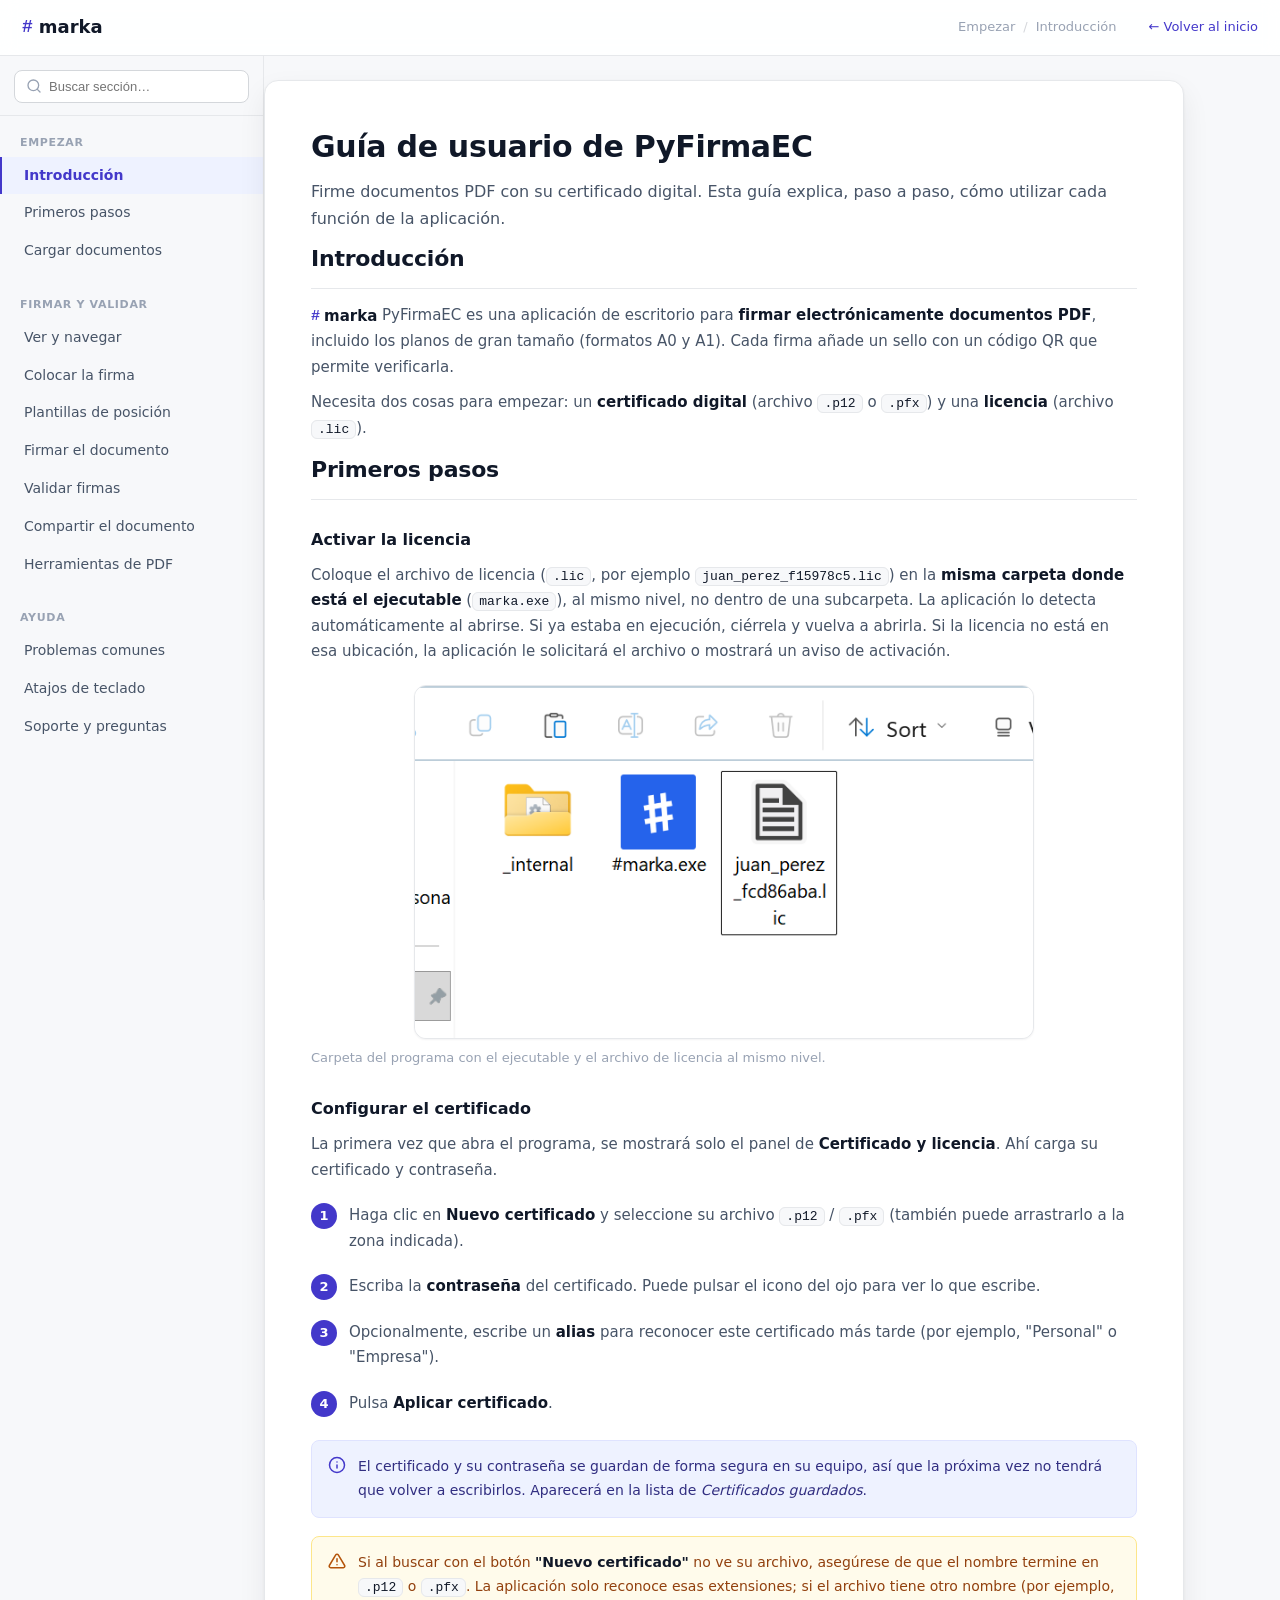
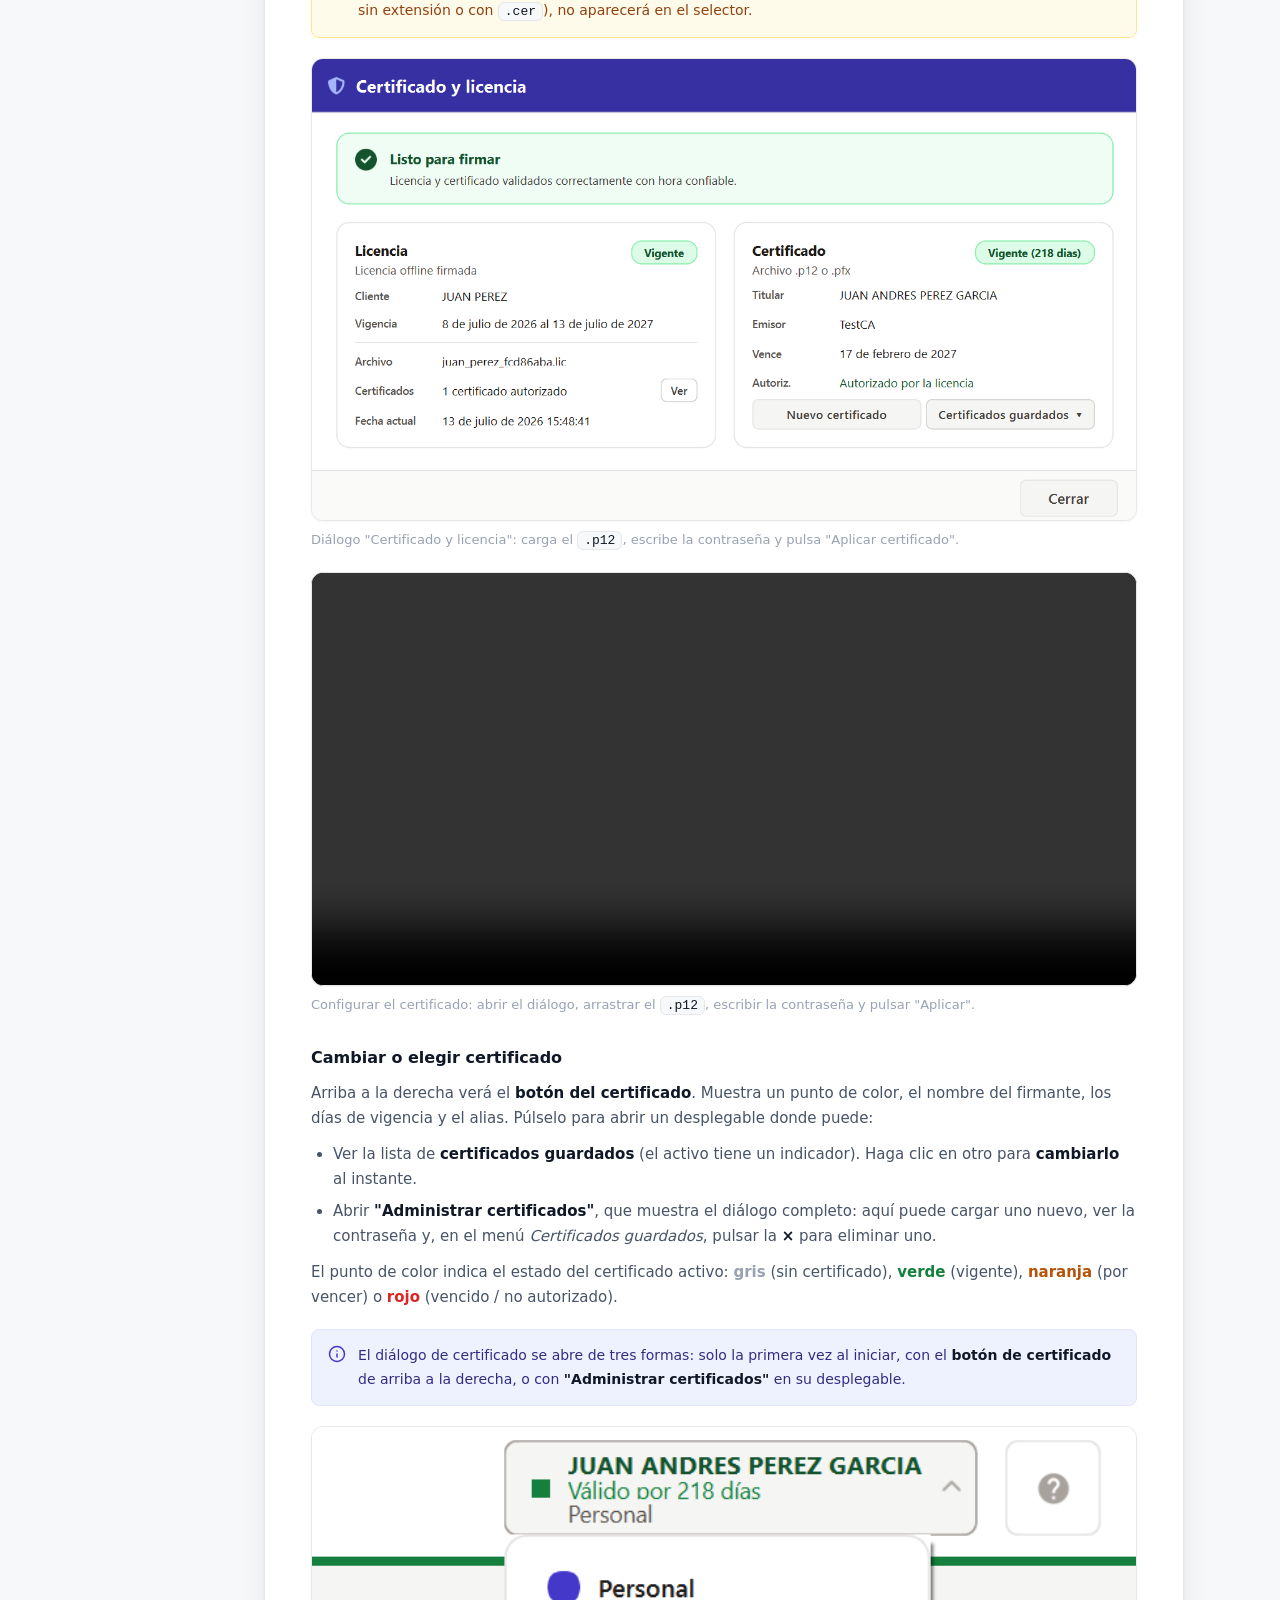
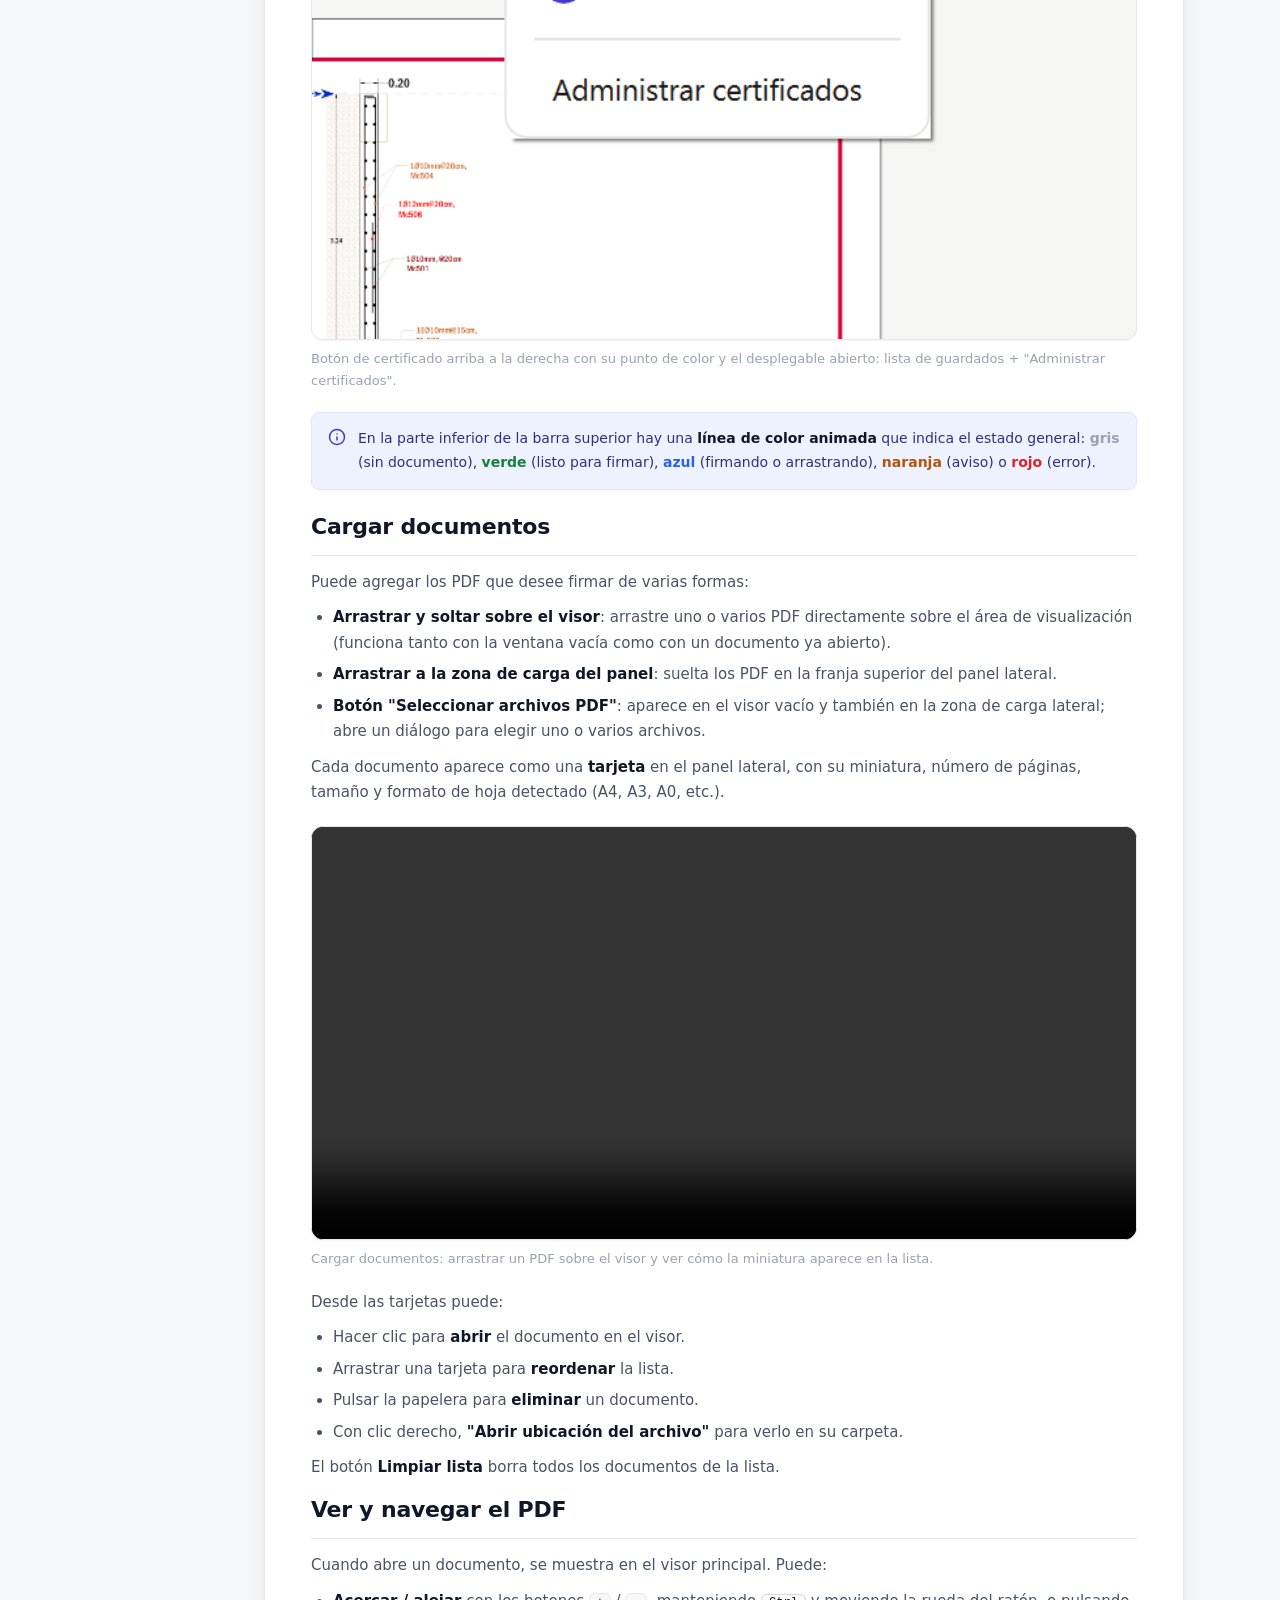
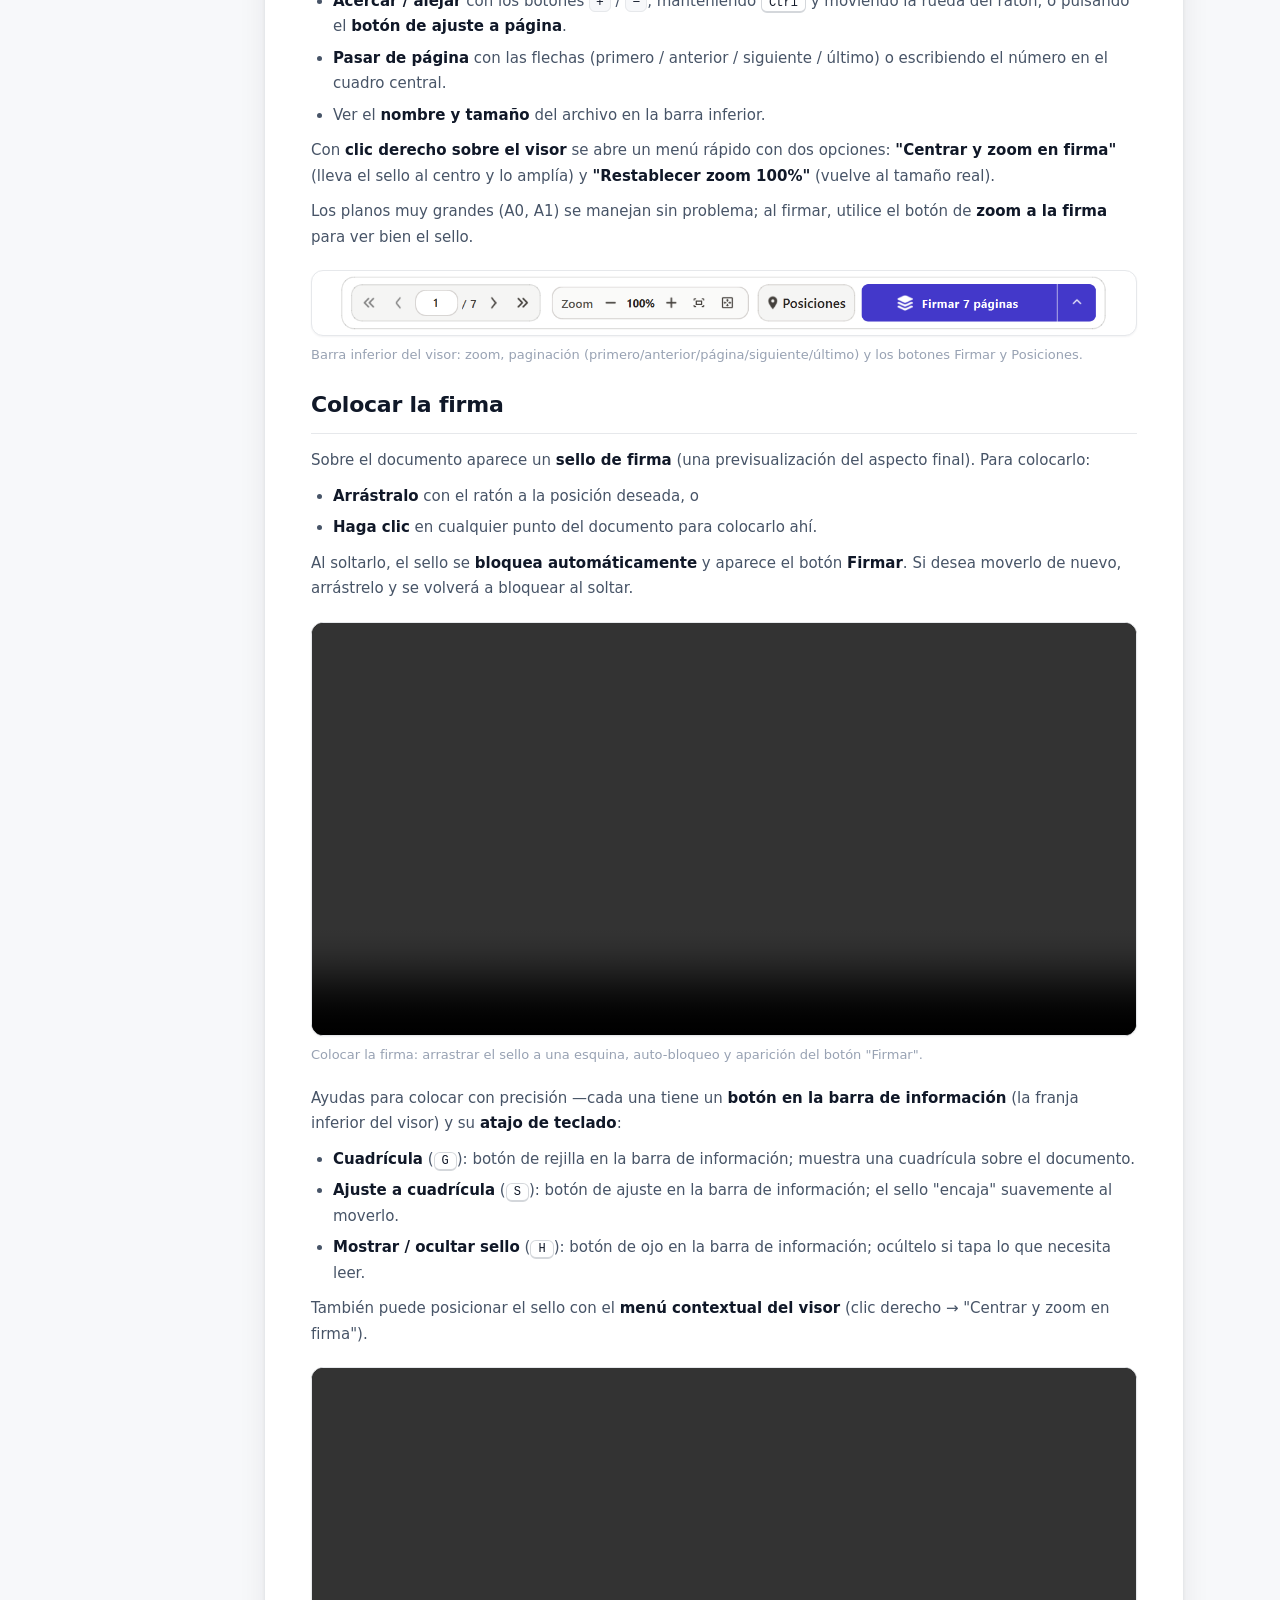
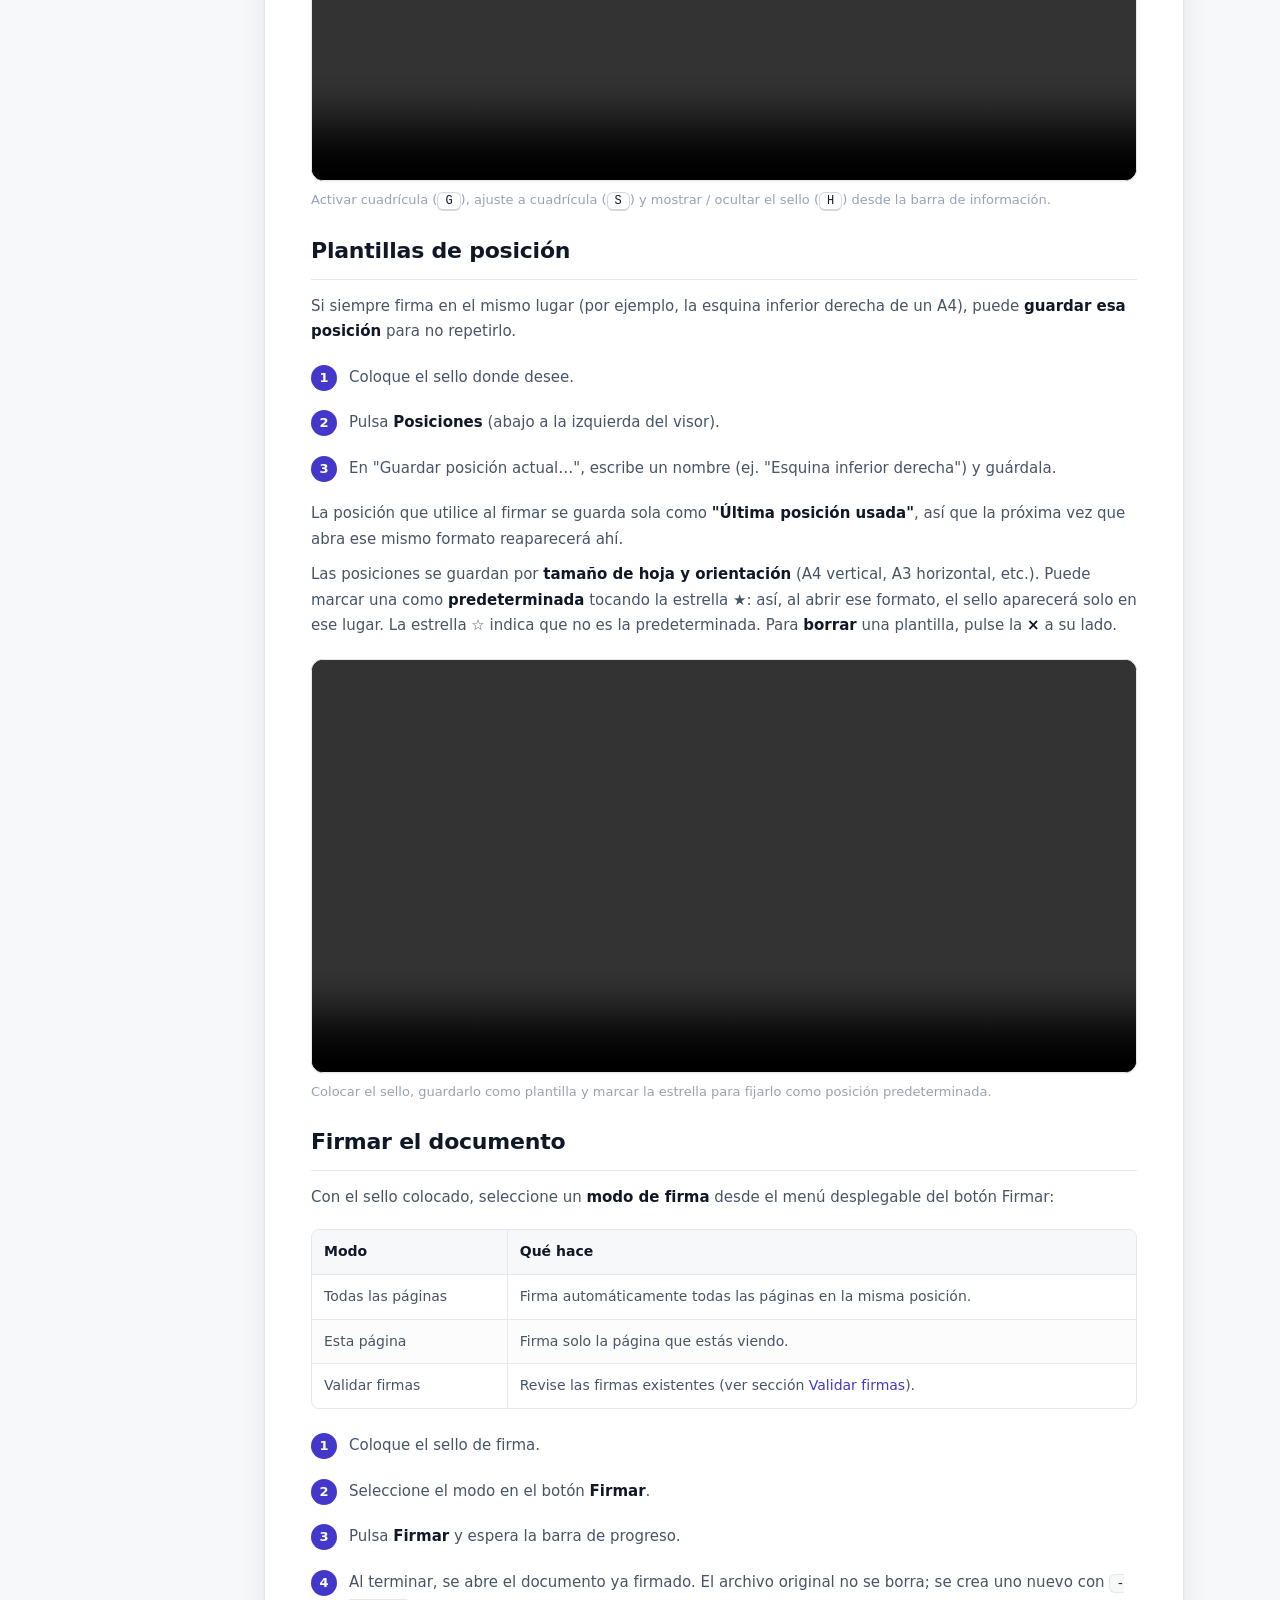
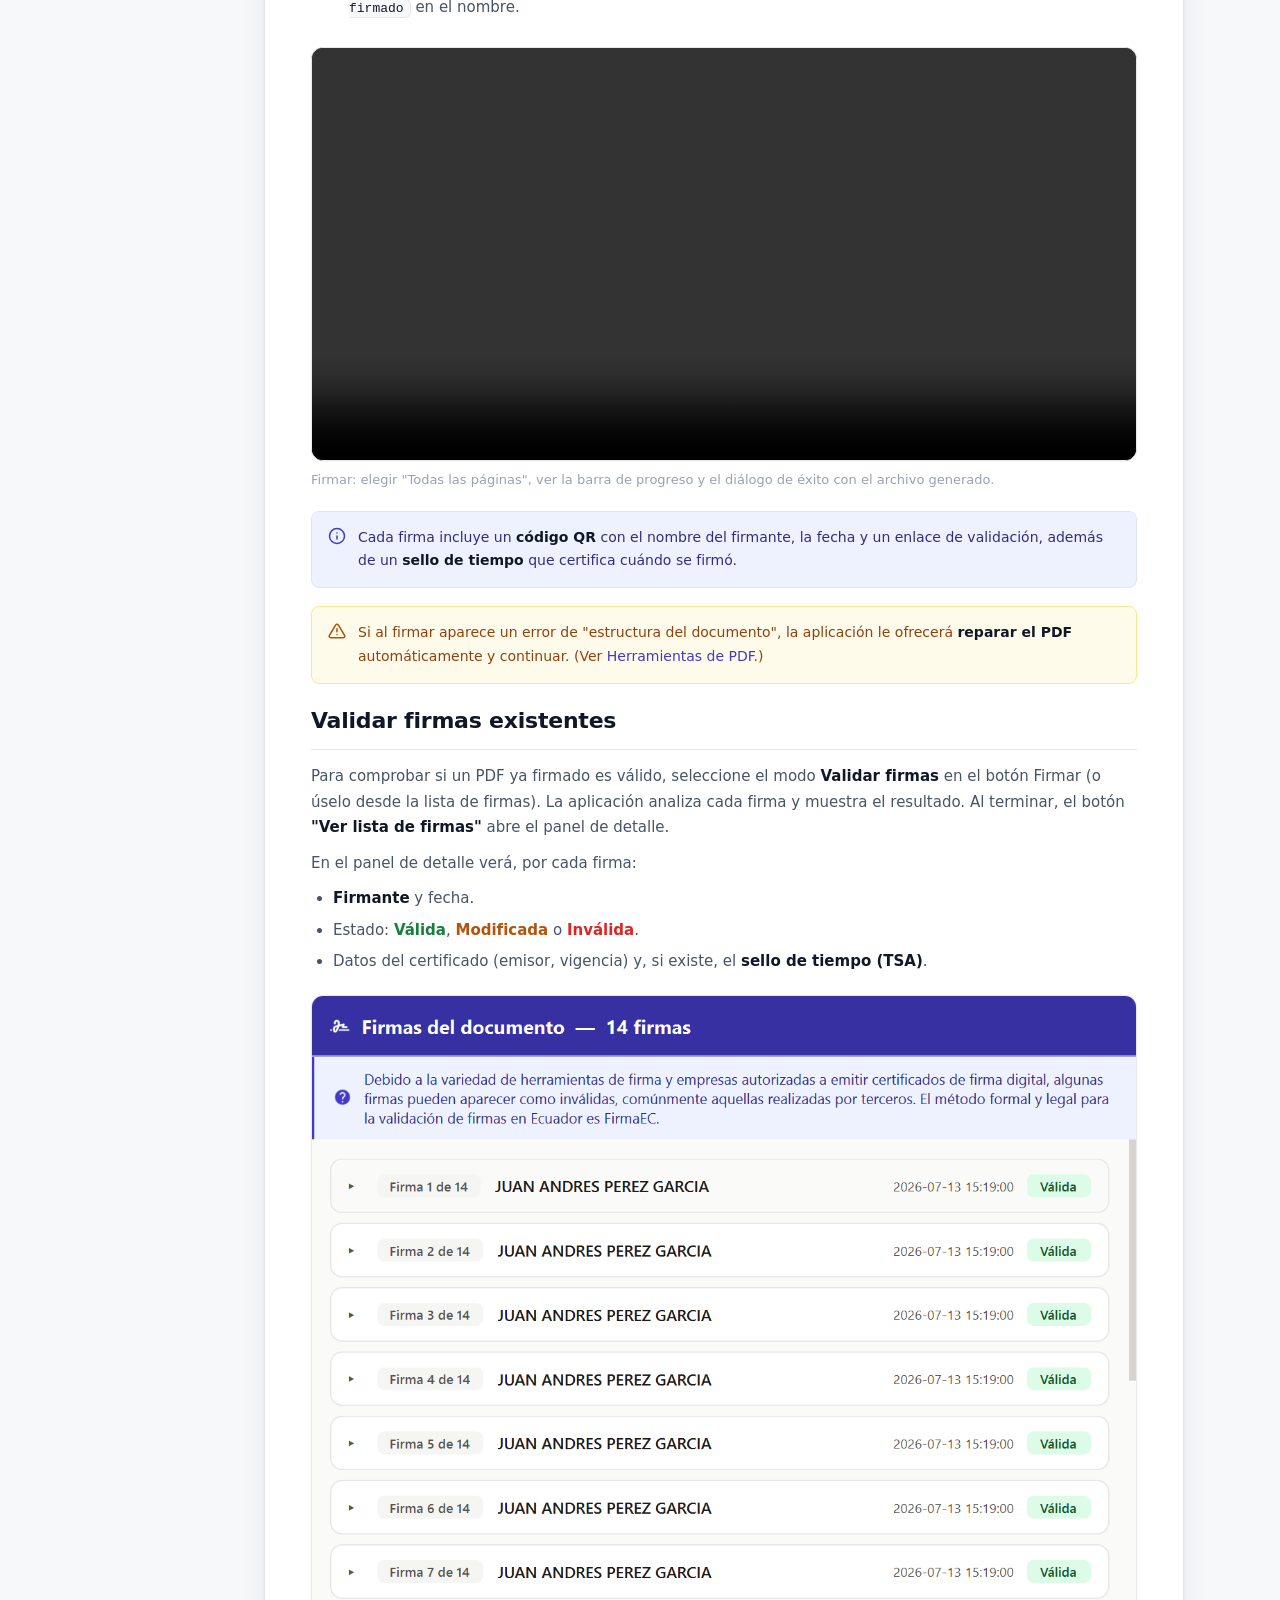
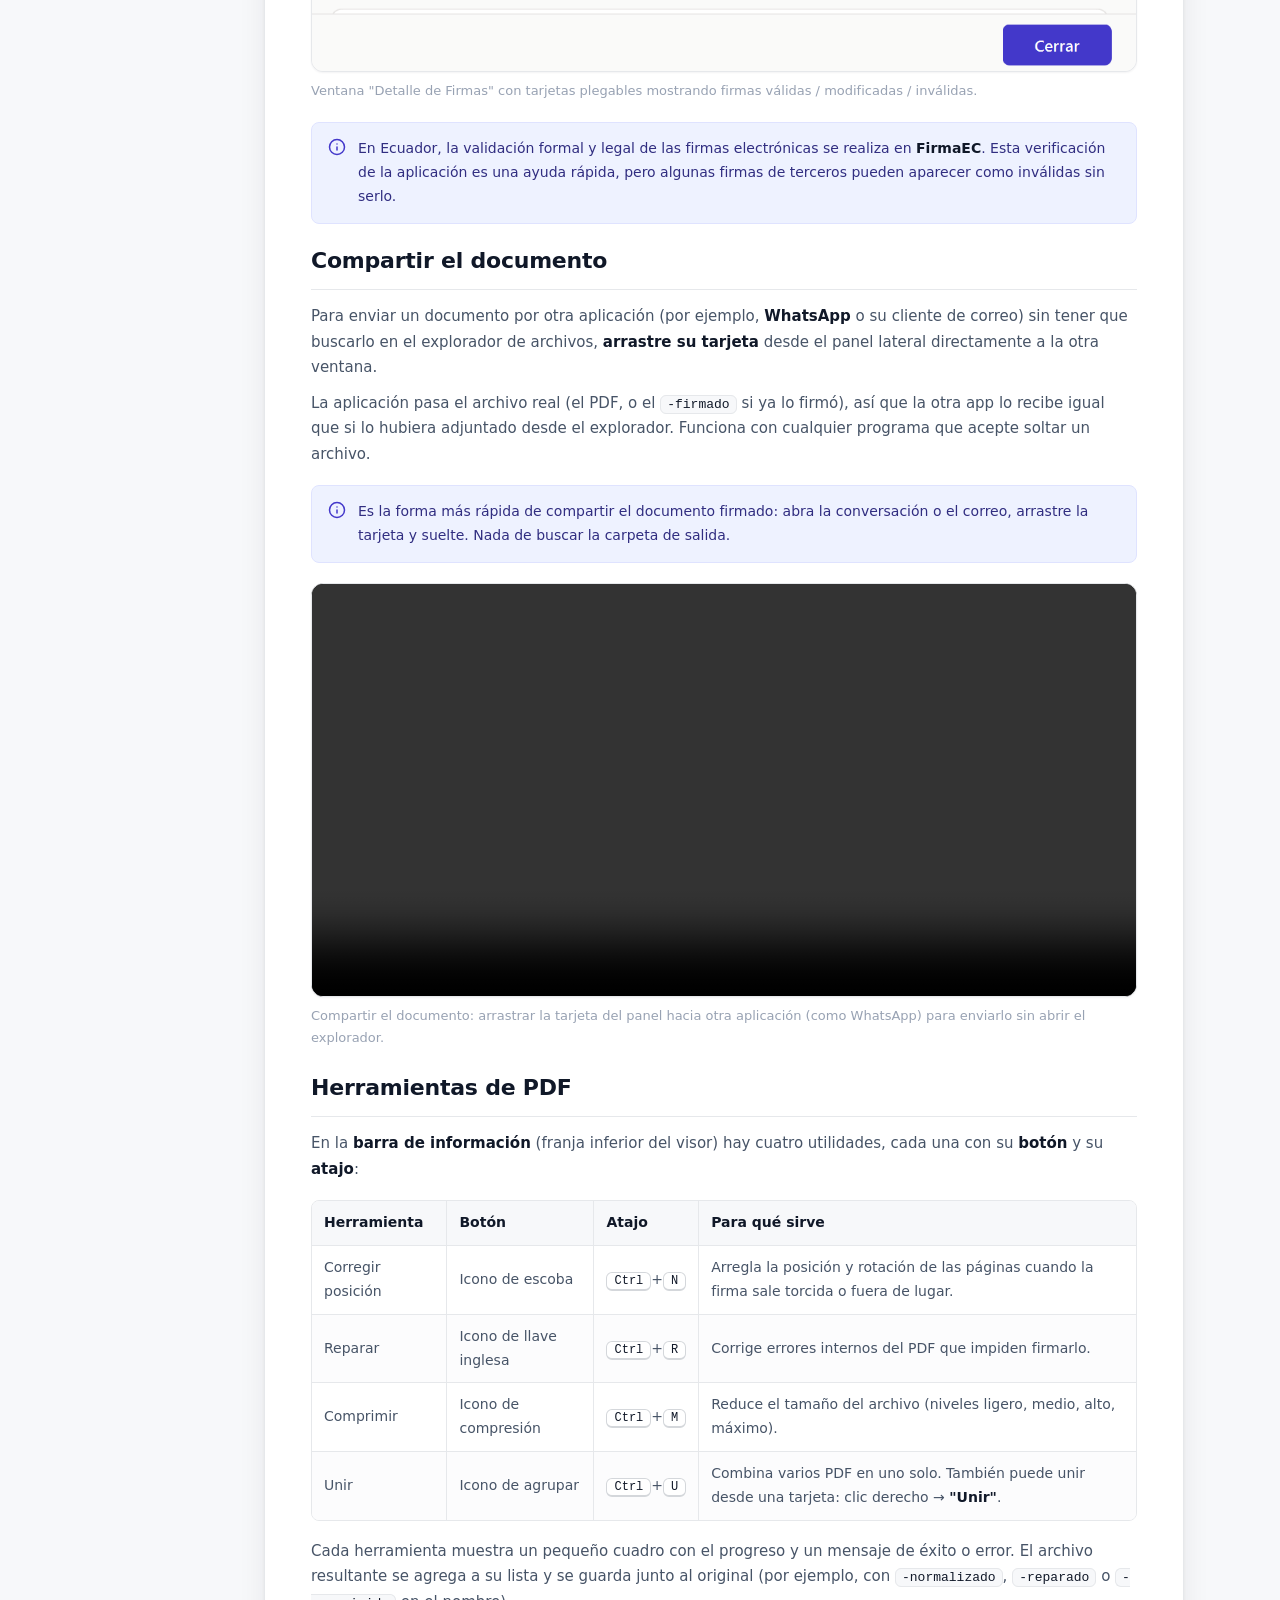
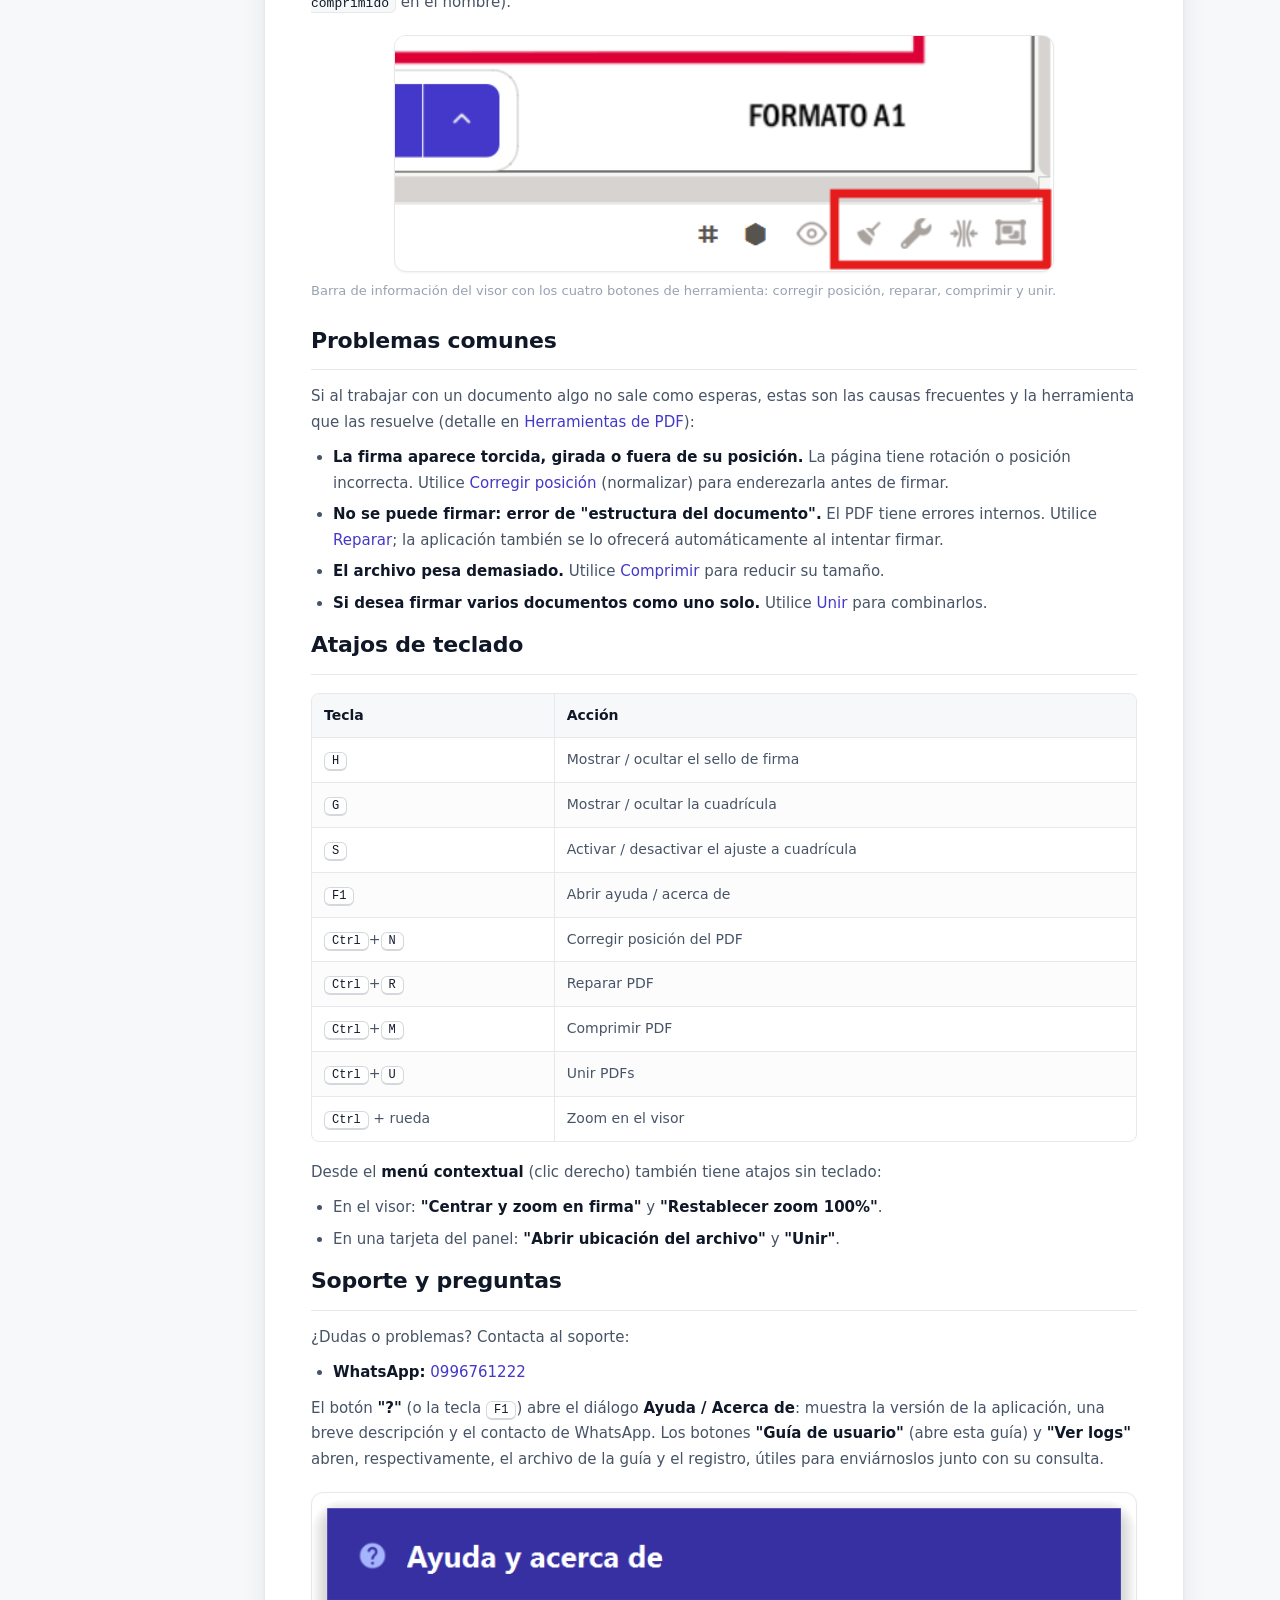
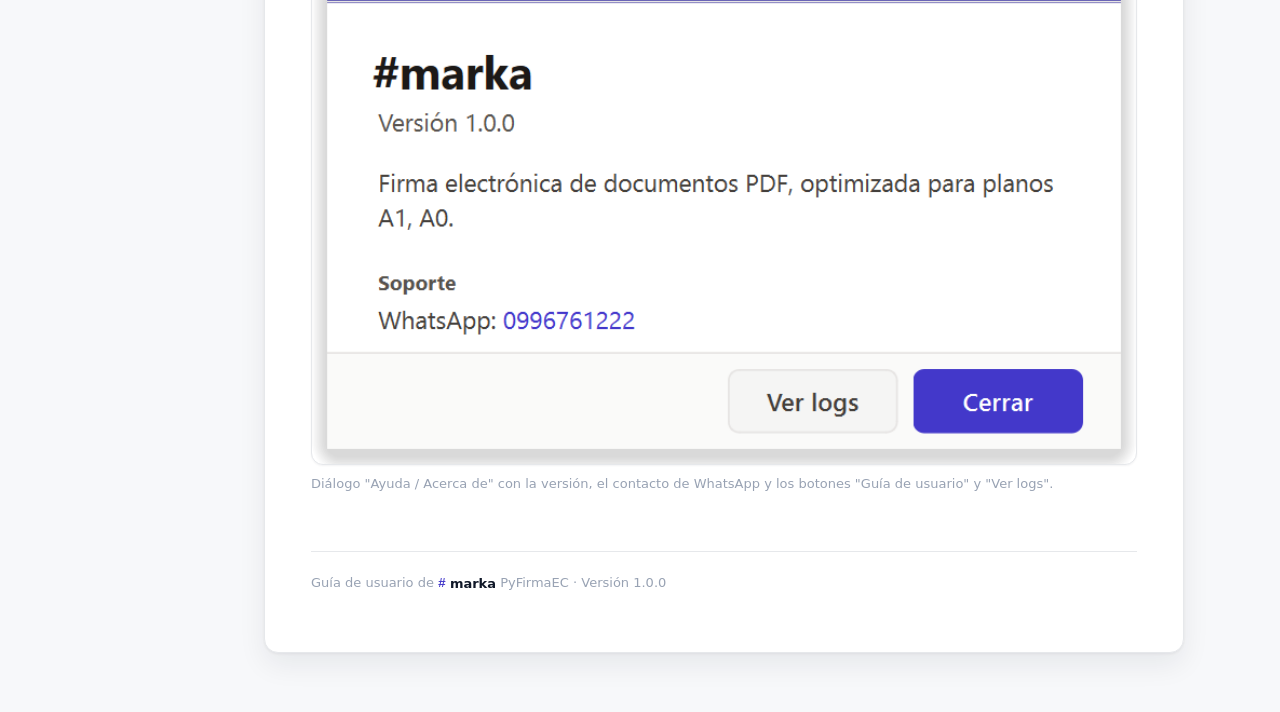
==== guia.html @ 5848071b "Guia de usuario como pagina del sitio, con imagenes y videos; enlaces desde portada" ====
<!DOCTYPE html>
<html lang="es">
<head>
<meta charset="UTF-8">
<meta name="viewport" content="width=device-width, initial-scale=1.0">
<title>Guía de usuario — PyFirmaEC (#marka)</title>
<style>
  :root{
    --bg:#ffffff; --bg-subtle:#f7f8fa; --bg-subtle-2:#eef0f3;
    --border:#e6e8eb; --border-strong:#d4d7db;
    --text:#475467; --heading:#101828; --muted:#98a2b3;
    --accent:#4338CA; --accent-hover:#3730A3; --accent-soft:#EEF2FF;
    --success:#15803D; --warning:#B45309; --warning-soft:#FFFBEB; --error:#DC2626;
    --radius:12px; --radius-sm:8px;
    --shadow-sm:0 1px 2px rgba(16,24,40,.05);
    --shadow:0 1px 3px rgba(16,24,40,.06),0 12px 28px rgba(16,24,40,.07);
    --topbar-h:56px; --sidebar-w:264px;
  }
  *{box-sizing:border-box;}
  html{scroll-padding-top:64px;}
  @media (prefers-reduced-motion: no-preference){ html{scroll-behavior:smooth;} }
  body{
    margin:0; background:var(--bg-subtle); color:var(--text);
    font-family:"Inter","Segoe UI",system-ui,-apple-system,"Helvetica Neue",Arial,sans-serif;
    font-size:15px; line-height:1.7; -webkit-font-smoothing:antialiased;
  }
  h1,h2,h3{color:var(--heading);}

  /* Topbar */
  .topbar{
    position:fixed; top:0; left:0; right:0; height:var(--topbar-h); z-index:50;
    display:flex; align-items:center; gap:16px; padding:0 22px;
    background:rgba(255,255,255,.9); backdrop-filter:saturate(180%) blur(8px);
    border-bottom:1px solid var(--border);
  }
  .topbar .brand{font-weight:700; font-size:18px; color:var(--heading); display:flex; align-items:center; gap:6px;}
  .topbar .brand .hash{color:var(--accent); font-family:ui-monospace,Consolas,monospace;}
  .topbar .crumbs{margin-left:auto; font-size:13px; color:var(--muted); display:flex; align-items:center; gap:8px;}
  .topbar .crumbs b{color:var(--text); font-weight:600;}
  .topbar .crumbs span{color:var(--border-strong);}

  /* Sidebar */
  .sidebar{
    position:fixed; top:var(--topbar-h); bottom:0; left:0; width:var(--sidebar-w);
    background:var(--bg-subtle); border-right:1px solid var(--border);
    overflow-y:auto; padding-bottom:48px;
  }
  .sidebar-progress{position:absolute; left:0; top:0; width:3px; background:var(--accent); height:0; transition:height .08s linear;}
  .search{position:sticky; top:0; z-index:2; padding:14px 14px 12px; background:var(--bg-subtle); border-bottom:1px solid var(--border);}
  .search svg{position:absolute; left:26px; top:50%; transform:translateY(-50%); color:var(--muted); pointer-events:none;}
  .search input{
    width:100%; border:1px solid var(--border-strong); background:#fff; border-radius:var(--radius-sm);
    padding:8px 10px 8px 34px; font-size:13px; color:var(--text); outline:none;
  }
  .search input:focus{border-color:var(--accent); box-shadow:0 0 0 3px var(--accent-soft);}
  .nav-group{padding:8px 0;}
  .nav-group-label{
    font-size:11px; font-weight:700; letter-spacing:.06em; text-transform:uppercase;
    color:var(--muted); padding:10px 20px 4px;
  }
  .sidebar nav a{
    display:block; padding:7px 20px 7px 22px; border-left:2px solid transparent;
    color:var(--text); text-decoration:none; font-size:14px;
  }
  .sidebar nav a:hover{color:var(--heading); background:var(--bg-subtle-2);}
  .sidebar nav a.active{color:var(--accent); border-left-color:var(--accent); background:var(--accent-soft); font-weight:600;}
  .nav-subs{display:none;}
  .nav-subs a{
    display:block; padding:5px 20px 5px 38px; border-left:2px solid transparent;
    color:var(--muted); text-decoration:none; font-size:13px; line-height:1.4;
  }
  .nav-subs a:hover{color:var(--text); background:var(--bg-subtle-2);}
  .nav-subs a.active{color:var(--accent); border-left-color:var(--accent); font-weight:600;}

  /* Content card */
  .content{
    position:relative; background:#fff; border:1px solid var(--border); border-radius:14px;
    box-shadow:var(--shadow); margin:calc(var(--topbar-h) + 24px) 36px 64px var(--sidebar-w);
    padding:40px 46px 56px; max-width:920px;
  }
  h1{font-size:30px; margin:0 0 6px; letter-spacing:-.01em;}
  .lead{font-size:16px; color:var(--text); margin:0 0 8px;}
  h2{font-size:22px; margin:0 0 14px; padding-bottom:10px; border-bottom:1px solid var(--border); letter-spacing:-.01em;}
  h3{font-size:16px; font-weight:600; margin:26px 0 8px;}
  p{margin:10px 0;}
  ul,ol{margin:10px 0; padding-left:22px;}
  li{margin:6px 0;}
  a.inline{color:var(--accent); text-decoration:none;}
  a.inline:hover{text-decoration:underline;}
  strong{color:var(--heading); font-weight:600;}
  code{background:var(--bg-subtle); border:1px solid var(--border); border-radius:6px; padding:1px 6px; font-size:13px; color:var(--heading); font-family:ui-monospace,SFMono-Regular,Menlo,Consolas,monospace;}
  kbd{background:#fff; border:1px solid var(--border-strong); border-bottom-width:2px; border-radius:6px; padding:1px 7px; font-size:12px; font-family:ui-monospace,Consolas,monospace; color:var(--heading);}

  /* Callouts with inline SVG icons */
  .note,.warn{position:relative; border-radius:var(--radius-sm); padding:14px 16px 14px 46px; margin:18px 0; font-size:14px; border:1px solid transparent;}
  .note{background:var(--accent-soft); border-color:#DFE3FF; color:#312E81;}
  .warn{background:var(--warning-soft); border-color:#FDE68A; color:#92400E;}
  .note::before,.warn::before{
    content:""; position:absolute; left:16px; top:15px; width:18px; height:18px;
    background-repeat:no-repeat; background-position:center; background-size:18px;
  }
  .note::before{background-image:url("data:image/svg+xml,%3Csvg xmlns='http://www.w3.org/2000/svg' viewBox='0 0 24 24' fill='none' stroke='%234338CA' stroke-width='2' stroke-linecap='round' stroke-linejoin='round'%3E%3Ccircle cx='12' cy='12' r='10'/%3E%3Cline x1='12' y1='16' x2='12' y2='12'/%3E%3Cline x1='12' y1='8' x2='12.01' y2='8'/%3E%3C/svg%3E");}
  .warn::before{background-image:url("data:image/svg+xml,%3Csvg xmlns='http://www.w3.org/2000/svg' viewBox='0 0 24 24' fill='none' stroke='%23B45309' stroke-width='2' stroke-linecap='round' stroke-linejoin='round'%3E%3Cpath d='M10.29 3.86 1.82 18a2 2 0 0 0 1.71 3h16.94a2 2 0 0 0 1.71-3L13.71 3.86a2 2 0 0 0-3.42 0z'/%3E%3Cline x1='12' y1='9' x2='12' y2='13'/%3E%3Cline x1='12' y1='17' x2='12.01' y2='17'/%3E%3C/svg%3E");}

  /* Media placeholders */
  .shot{
    margin:20px 0; border:1px dashed var(--border-strong); border-radius:var(--radius);
    background:repeating-linear-gradient(45deg,#fafafa,#fafafa 12px,#f3f4f6 12px,#f3f4f6 24px);
    min-height:200px; display:flex; flex-direction:column; align-items:center; justify-content:center;
    color:var(--text); text-align:center; padding:24px;
  }
  .shot .tag{font-size:11px; font-weight:700; letter-spacing:.05em; text-transform:uppercase; color:var(--muted); margin-bottom:6px;}
  .shot .cap{font-size:14px; max-width:520px;}
  .shot.tall{min-height:300px;}
  .video-slot{
    margin:20px 0; border:1px solid var(--accent); border-radius:var(--radius);
    background:var(--accent-soft); min-height:240px; display:flex; flex-direction:column;
    align-items:center; justify-content:center; color:var(--accent-hover); text-align:center; padding:24px;
  }
  .video-slot .tag{font-size:11px; font-weight:700; letter-spacing:.05em; text-transform:uppercase; margin-bottom:6px;}
  .video-slot .cap{font-size:14px; max-width:540px;}

  /* Embedded screenshots */
  .figure{margin:20px 0;}
  .figure img{width:100%; height:auto; display:block; margin-left:auto; margin-right:auto; border:1px solid var(--border); border-radius:var(--radius); box-shadow:var(--shadow-sm); background:#fff;}
  .figure .tag{font-size:11px; font-weight:700; letter-spacing:.05em; text-transform:uppercase; color:var(--muted); margin-bottom:6px;}
  .figure figcaption{margin-top:8px; font-size:13px; color:var(--muted);}
  .figure video{width:100%; height:auto; display:block; margin-left:auto; margin-right:auto; border:1px solid var(--border); border-radius:var(--radius); box-shadow:var(--shadow-sm); background:#000;}
  .figure.half{max-width:50%; margin-left:auto; margin-right:auto;}
  .figure.half img{width:100%; height:auto;}

  .steps{counter-reset:step; list-style:none; padding-left:0; margin:14px 0;}
  .steps>li{position:relative; padding:6px 0 6px 38px; margin:8px 0;}
  .steps>li::before{
    counter-increment:step; content:counter(step); position:absolute; left:0; top:6px;
    width:26px; height:26px; background:var(--accent); color:#fff; border-radius:50%;
    display:flex; align-items:center; justify-content:center; font-size:13px; font-weight:700;
  }
  table{border-collapse:separate; border-spacing:0; width:100%; margin:18px 0; font-size:14px; overflow:hidden; border:1px solid var(--border); border-radius:var(--radius-sm);}
  th,td{border-bottom:1px solid var(--border); border-right:1px solid var(--border); padding:10px 12px; text-align:left;}
  th:last-child,td:last-child{border-right:none;}
  tr:last-child td{border-bottom:none;}
  th{background:var(--bg-subtle); color:var(--heading); font-weight:600;}
  tbody tr:nth-child(even) td{background:#fcfcfd;}

  .brandbar{display:inline-flex; align-items:center; gap:4px; font-weight:700; color:var(--heading);}
  .brandbar .hash{color:var(--accent); font-family:ui-monospace,Consolas,monospace;}
  .footer{margin-top:56px; padding-top:20px; border-top:1px solid var(--border); color:var(--muted); font-size:13px;}

  /* Back to top */
  .to-top{
    position:fixed; right:24px; bottom:24px; width:44px; height:44px; border-radius:50%;
    background:#fff; border:1px solid var(--border); box-shadow:var(--shadow);
    display:none; align-items:center; justify-content:center; cursor:pointer; color:var(--accent); z-index:60;
  }
  .to-top.show{display:flex;}
  .to-top:hover{color:var(--accent-hover); border-color:var(--accent);}

  /* Accessibility & motion */
  :focus-visible{outline:2px solid var(--accent); outline-offset:2px; border-radius:4px;}
  @keyframes flashTarget{from{background:var(--accent-soft);}to{background:transparent;}}
  :target{animation:flashTarget 1s ease-out; border-radius:var(--radius);}
  @media (prefers-reduced-motion: reduce){
    *{animation-duration:.001ms !important; animation-iteration-count:1 !important; transition-duration:.001ms !important; scroll-behavior:auto !important;}
    :target{animation:none;}
  }

  @media (max-width:1150px){
    .content{margin-right:36px;}
  }
  @media (max-width:760px){
    .topbar{position:static;}
    .sidebar{position:static; width:100%; height:auto; top:auto; bottom:auto; border-right:none; border-bottom:1px solid var(--border);}
    .content{margin:16px; padding:24px 20px 40px; max-width:none;}
  }

  /* Print / save as PDF */
  @media print{
    .topbar,.sidebar,.toc,.to-top{display:none !important;}
    html{scroll-padding-top:0;}
    body{background:#fff; color:#000; font-size:12pt;}
    .content{margin:0 !important; max-width:none; border:none; box-shadow:none; border-radius:0; padding:0 !important;}
    h1,h2,h3{color:#000;}
    .note,.warn{border:1px solid #999; background:#f4f4f4 !important; color:#000 !important; break-inside:avoid;}
    .note::before,.warn::before{filter:none;}
    .figure,figure,video,img,table,.steps,.note,.warn{break-inside:avoid;}
    a.inline{color:#000 !important; text-decoration:underline;}
    a.inline[href^="http"]::after{content:" (" attr(href) ")"; font-size:90%;}
    h2,h3{page-break-after:avoid;}
    table{border:1px solid #999;}
    th,td{border-color:#999;}
  }

  /* Dark theme */
  @media (prefers-color-scheme: dark){
    :root{
      --bg:#0f1216; --bg-subtle:#161a20; --bg-subtle-2:#1d222b;
      --border:#2a2f3a; --border-strong:#3a4150;
      --text:#c2c8d2; --heading:#eef1f6; --muted:#8b94a4;
      --accent:#a5b4fc; --accent-hover:#c7d2fe; --accent-soft:#20243a;
      --success:#4ade80; --warning:#fbbf24; --warning-soft:#2a2410; --error:#f87171;
      --shadow-sm:0 1px 2px rgba(0,0,0,.3);
      --shadow:0 1px 3px rgba(0,0,0,.4),0 12px 28px rgba(0,0,0,.45);
    }
    body{background:var(--bg-subtle); color:var(--text);}
    .topbar{background:rgba(20,24,30,.9);}
    .sidebar{background:var(--bg-subtle);}
    .search{background:var(--bg-subtle);}
    .search input{background:var(--bg); color:var(--text);}
    .sidebar nav a:hover,.nav-subs a:hover{background:var(--bg-subtle-2);}
    .content{background:var(--bg); border-color:var(--border);}
    .note{background:var(--accent-soft); border-color:#2a2f5a; color:#c7d2fe;}
    .warn{background:var(--warning-soft); border-color:#5a4a12; color:#fcd34d;}
    code{background:var(--bg-subtle-2); color:var(--heading);}
    table th{background:var(--bg-subtle-2);}
    tbody tr:nth-child(even) td{background:#14181e;}
    .figure img,.figure video{background:#0c0f13;}
    .shot{background:repeating-linear-gradient(45deg,#1a1d22,#1a1d22 12px,#15181d 12px,#15181d 24px);}
  }
</style>
</head>
<body>

<header class="topbar">
  <a class="brand" href="index.html" style="text-decoration:none;"><span class="hash">#</span>marka</a>
  <nav class="crumbs" id="crumbs" aria-label="Ruta de navegación">Introducción</nav>
  <a href="index.html" style="margin-left:16px;font-size:13px;color:var(--accent);text-decoration:none;white-space:nowrap;">← Volver al inicio</a>
</header>

<aside class="sidebar">
  <div class="sidebar-progress" id="sidebar-progress"></div>
  <div class="search">
    <svg width="16" height="16" viewBox="0 0 24 24" fill="none" stroke="currentColor" stroke-width="2" stroke-linecap="round" stroke-linejoin="round"><circle cx="11" cy="11" r="8"/><line x1="21" y1="21" x2="16.65" y2="16.65"/></svg>
    <input id="nav-search" type="text" placeholder="Buscar sección…" aria-label="Buscar sección">
  </div>
  <nav id="nav" aria-label="Secciones de la guía">
    <div class="nav-group">
      <div class="nav-group-label">Empezar</div>
      <a href="#intro" data-group="Empezar">Introducción</a>
      <a href="#primeros" data-group="Empezar" data-topics="Licencia|primeros,Alias|primeros,Certificados guardados|primeros,Contraseña del certificado|primeros">Primeros pasos</a>
      <a href="#cargar" data-group="Empezar" data-topics="Arrastrar y soltar|cargar,Seleccionar archivos PDF|cargar,Reordenar tarjetas|cargar,Abrir ubicación del archivo|cargar,Limpiar lista|cargar">Cargar documentos</a>
    </div>
    <div class="nav-group">
      <div class="nav-group-label">Firmar y validar</div>
      <a href="#ver" data-group="Firmar y validar" data-topics="Zoom|ver,Pasar de página|ver,Centrar y zoom en firma|ver,Restablecer zoom 100%|ver">Ver y navegar</a>
      <a href="#colocar" data-group="Firmar y validar" data-topics="Cuadrícula|colocar,Ajuste a cuadrícula|colocar,Mostrar u ocultar sello|colocar,Bloqueo automático|colocar">Colocar la firma</a>
      <a href="#plantillas" data-group="Firmar y validar" data-topics="Última posición usada|plantillas,Predeterminada|plantillas,Borrar plantilla|plantillas">Plantillas de posición</a>
      <a href="#firmar" data-group="Firmar y validar" data-topics="Todas las páginas|firmar-todas,Esta página|firmar-esta,Validar firmas|firmar-validar,Código QR|firmar,Sello de tiempo|firmar">Firmar el documento</a>
      <a href="#validar" data-group="Firmar y validar" data-topics="Firma válida|validar,Firma modificada|validar,Firma inválida|validar,Ver lista de firmas|validar">Validar firmas</a>
      <a href="#compartir" data-group="Firmar y validar" data-topics="Arrastrar a otra app|compartir,Compartir por WhatsApp|compartir,Enviar sin explorador|compartir">Compartir el documento</a>
      <a href="#herramientas" data-group="Firmar y validar" data-topics="Corregir posición|tool-corregir,Reparar|tool-reparar,Comprimir|tool-comprimir,Unir|tool-unir">Herramientas de PDF</a>
    </div>
    <div class="nav-group">
      <div class="nav-group-label">Ayuda</div>
      <a href="#problemas" data-group="Ayuda" data-topics="Sello torcido|problemas,Sella gira|problemas,No firma|problemas,Error de estructura|problemas,PDF pesado|problemas,Unir PDFs|problemas">Problemas comunes</a>
      <a href="#atajos" data-group="Ayuda" data-topics="F1|atajos,Ctrl+N|atajos,Ctrl+R|atajos,Ctrl+M|atajos,Ctrl+U|atajos,Zoom con rueda|atajos">Atajos de teclado</a>
      <a href="#soporte" data-group="Ayuda">Soporte y preguntas</a>
    </div>
  </nav>
</aside>

<main class="content">

  <h1>Guía de usuario de PyFirmaEC</h1>
  <p class="lead">Firme documentos PDF con su certificado digital. Esta guía explica, paso a paso, cómo utilizar cada función de la aplicación.</p>

  <!-- 1 -->
  <h2 id="intro">Introducción</h2>
  <p><span class="brandbar"><span class="hash">#</span>marka</span> PyFirmaEC es una aplicación de escritorio para <strong>firmar electrónicamente documentos PDF</strong>, incluido los planos de gran tamaño (formatos A0 y A1). Cada firma añade un sello con un código QR que permite verificarla.</p>
  <p>Necesita dos cosas para empezar: un <strong>certificado digital</strong> (archivo <code>.p12</code> o <code>.pfx</code>) y una <strong>licencia</strong> (archivo <code>.lic</code>).</p>

  <!-- 2 -->
  <h2 id="primeros">Primeros pasos</h2>

  <h3>Activar la licencia</h3>
  <p>Coloque el archivo de licencia (<code>.lic</code>, por ejemplo <code>juan_perez_f15978c5.lic</code>) en la <strong>misma carpeta donde está el ejecutable</strong> (<code>marka.exe</code>), al mismo nivel, no dentro de una subcarpeta. La aplicación lo detecta automáticamente al abrirse. Si ya estaba en ejecución, ciérrela y vuelva a abrirla. Si la licencia no está en esa ubicación, la aplicación le solicitará el archivo o mostrará un aviso de activación.</p>

  <figure class="figure">
    <img src="guia_assets/license-pos.png" alt="Carpeta del ejecutable con el archivo de licencia" loading="lazy" decoding="async" style="width:75%;height:auto;">
    <figcaption>Carpeta del programa con el ejecutable y el archivo de licencia al mismo nivel.</figcaption>
  </figure>

  <h3>Configurar el certificado</h3>
  <p>La primera vez que abra el programa, se mostrará solo el panel de <strong>Certificado y licencia</strong>. Ahí carga su certificado y contraseña.</p>
  <ol class="steps">
    <li>Haga clic en <strong>Nuevo certificado</strong> y seleccione su archivo <code>.p12</code> / <code>.pfx</code> (también puede arrastrarlo a la zona indicada).</li>
    <li>Escriba la <strong>contraseña</strong> del certificado. Puede pulsar el icono del ojo para ver lo que escribe.</li>
    <li>Opcionalmente, escribe un <strong>alias</strong> para reconocer este certificado más tarde (por ejemplo, "Personal" o "Empresa").</li>
    <li>Pulsa <strong>Aplicar certificado</strong>.</li>
  </ol>
  <div class="note">El certificado y su contraseña se guardan de forma segura en su equipo, así que la próxima vez no tendrá que volver a escribirlos. Aparecerá en la lista de <em>Certificados guardados</em>.</div>
  <div class="warn">Si al buscar con el botón <strong>"Nuevo certificado"</strong> no ve su archivo, asegúrese de que el nombre termine en <code>.p12</code> o <code>.pfx</code>. La aplicación solo reconoce esas extensiones; si el archivo tiene otro nombre (por ejemplo, sin extensión o con <code>.cer</code>), no aparecerá en el selector.</div>

  <figure class="figure">
    <img src="guia_assets/cert_dialog.png" alt="Diálogo Certificado y licencia" loading="lazy" decoding="async">
    <figcaption>Diálogo "Certificado y licencia": carga el <code>.p12</code>, escribe la contraseña y pulsa "Aplicar certificado".</figcaption>
  </figure>

  <figure class="figure">
    <video controls preload="metadata" src="guia_assets/videos/video-certificado.mp4"></video>
    <figcaption>Configurar el certificado: abrir el diálogo, arrastrar el <code>.p12</code>, escribir la contraseña y pulsar "Aplicar".</figcaption>
  </figure>

  <h3>Cambiar o elegir certificado</h3>
  <p>Arriba a la derecha verá el <strong>botón del certificado</strong>. Muestra un punto de color, el nombre del firmante, los días de vigencia y el alias. Púlselo para abrir un desplegable donde puede:</p>
  <ul>
    <li>Ver la lista de <strong>certificados guardados</strong> (el activo tiene un indicador). Haga clic en otro para <strong>cambiarlo</strong> al instante.</li>
    <li>Abrir <strong>"Administrar certificados"</strong>, que muestra el diálogo completo: aquí puede cargar uno nuevo, ver la contraseña y, en el menú <em>Certificados guardados</em>, pulsar la <strong>×</strong> para eliminar uno.</li>
  </ul>
  <p>El punto de color indica el estado del certificado activo: <span style="color:var(--muted);font-weight:600;">gris</span> (sin certificado), <span style="color:var(--success);font-weight:600;">verde</span> (vigente), <span style="color:var(--warning);font-weight:600;">naranja</span> (por vencer) o <span style="color:var(--error);font-weight:600;">rojo</span> (vencido / no autorizado).</p>
  <div class="note">El diálogo de certificado se abre de tres formas: solo la primera vez al iniciar, con el <strong>botón de certificado</strong> de arriba a la derecha, o con <strong>"Administrar certificados"</strong> en su desplegable.</div>

  <figure class="figure">
    <img src="guia_assets/cert_saved.png" alt="Botón de certificado con certificados guardados" loading="lazy" decoding="async">
    <figcaption>Botón de certificado arriba a la derecha con su punto de color y el desplegable abierto: lista de guardados + "Administrar certificados".</figcaption>
  </figure>

  <div class="note">En la parte inferior de la barra superior hay una <strong>línea de color animada</strong> que indica el estado general: <span style="color:var(--muted);font-weight:600;">gris</span> (sin documento), <span style="color:var(--success);font-weight:600;">verde</span> (listo para firmar), <span style="color:#2563EB;font-weight:600;">azul</span> (firmando o arrastrando), <span style="color:var(--warning);font-weight:600;">naranja</span> (aviso) o <span style="color:var(--error);font-weight:600;">rojo</span> (error).</div>

  <!-- 3 -->
  <h2 id="cargar">Cargar documentos</h2>
  <p>Puede agregar los PDF que desee firmar de varias formas:</p>
  <ul>
    <li><strong>Arrastrar y soltar sobre el visor</strong>: arrastre uno o varios PDF directamente sobre el área de visualización (funciona tanto con la ventana vacía como con un documento ya abierto).</li>
    <li><strong>Arrastrar a la zona de carga del panel</strong>: suelta los PDF en la franja superior del panel lateral.</li>
    <li><strong>Botón "Seleccionar archivos PDF"</strong>: aparece en el visor vacío y también en la zona de carga lateral; abre un diálogo para elegir uno o varios archivos.</li>
  </ul>
  <p>Cada documento aparece como una <strong>tarjeta</strong> en el panel lateral, con su miniatura, número de páginas, tamaño y formato de hoja detectado (A4, A3, A0, etc.).</p>

  <figure class="figure">
    <video controls preload="metadata" src="guia_assets/videos/video-cargar.mp4"></video>
    <figcaption>Cargar documentos: arrastrar un PDF sobre el visor y ver cómo la miniatura aparece en la lista.</figcaption>
  </figure>

  <p>Desde las tarjetas puede:</p>
  <ul>
    <li>Hacer clic para <strong>abrir</strong> el documento en el visor.</li>
    <li>Arrastrar una tarjeta para <strong>reordenar</strong> la lista.</li>
    <li>Pulsar la papelera para <strong>eliminar</strong> un documento.</li>
    <li>Con clic derecho, <strong>"Abrir ubicación del archivo"</strong> para verlo en su carpeta.</li>
  </ul>
  <p>El botón <strong>Limpiar lista</strong> borra todos los documentos de la lista.</p>

  <!-- 4 -->
  <h2 id="ver">Ver y navegar el PDF</h2>
  <p>Cuando abre un documento, se muestra en el visor principal. Puede:</p>
  <ul>
    <li><strong>Acercar / alejar</strong> con los botones <code>+</code> / <code>−</code>, manteniendo <kbd>Ctrl</kbd> y moviendo la rueda del ratón, o pulsando el <strong>botón de ajuste a página</strong>.</li>
    <li><strong>Pasar de página</strong> con las flechas (primero / anterior / siguiente / último) o escribiendo el número en el cuadro central.</li>
    <li>Ver el <strong>nombre y tamaño</strong> del archivo en la barra inferior.</li>
  </ul>
  <p>Con <strong>clic derecho sobre el visor</strong> se abre un menú rápido con dos opciones: <strong>"Centrar y zoom en firma"</strong> (lleva el sello al centro y lo amplía) y <strong>"Restablecer zoom 100%"</strong> (vuelve al tamaño real).</p>
  <p>Los planos muy grandes (A0, A1) se manejan sin problema; al firmar, utilice el botón de <strong>zoom a la firma</strong> para ver bien el sello.</p>

  <figure class="figure">
    <img src="guia_assets/bottom_controls.png" alt="Barra de zoom y paginación" loading="lazy" decoding="async">
    <figcaption>Barra inferior del visor: zoom, paginación (primero/anterior/página/siguiente/último) y los botones Firmar y Posiciones.</figcaption>
  </figure>

  <!-- 5 -->
  <h2 id="colocar">Colocar la firma</h2>
  <p>Sobre el documento aparece un <strong>sello de firma</strong> (una previsualización del aspecto final). Para colocarlo:</p>
  <ul>
    <li><strong>Arrástralo</strong> con el ratón a la posición deseada, o</li>
    <li><strong>Haga clic</strong> en cualquier punto del documento para colocarlo ahí.</li>
  </ul>
  <p>Al soltarlo, el sello se <strong>bloquea automáticamente</strong> y aparece el botón <strong>Firmar</strong>. Si desea moverlo de nuevo, arrástrelo y se volverá a bloquear al soltar.</p>

  <figure class="figure">
    <video controls preload="metadata" src="guia_assets/videos/video-colocar.mp4"></video>
    <figcaption>Colocar la firma: arrastrar el sello a una esquina, auto-bloqueo y aparición del botón "Firmar".</figcaption>
  </figure>

  <p>Ayudas para colocar con precisión —cada una tiene un <strong>botón en la barra de información</strong> (la franja inferior del visor) y su <strong>atajo de teclado</strong>:</p>
  <ul>
    <li><strong>Cuadrícula</strong> (<kbd>G</kbd>): botón de rejilla en la barra de información; muestra una cuadrícula sobre el documento.</li>
    <li><strong>Ajuste a cuadrícula</strong> (<kbd>S</kbd>): botón de ajuste en la barra de información; el sello "encaja" suavemente al moverlo.</li>
    <li><strong>Mostrar / ocultar sello</strong> (<kbd>H</kbd>): botón de ojo en la barra de información; ocúltelo si tapa lo que necesita leer.</li>
  </ul>
  <p>También puede posicionar el sello con el <strong>menú contextual del visor</strong> (clic derecho → "Centrar y zoom en firma").</p>

  <figure class="figure">
    <video controls preload="metadata" src="guia_assets/videos/video-extra.mp4"></video>
    <figcaption>Activar cuadrícula (<kbd>G</kbd>), ajuste a cuadrícula (<kbd>S</kbd>) y mostrar / ocultar el sello (<kbd>H</kbd>) desde la barra de información.</figcaption>
  </figure>

  <!-- 6 -->
  <h2 id="plantillas">Plantillas de posición</h2>
  <p>Si siempre firma en el mismo lugar (por ejemplo, la esquina inferior derecha de un A4), puede <strong>guardar esa posición</strong> para no repetirlo.</p>
  <ol class="steps">
    <li>Coloque el sello donde desee.</li>
    <li>Pulsa <strong>Posiciones</strong> (abajo a la izquierda del visor).</li>
    <li>En "Guardar posición actual…", escribe un nombre (ej. "Esquina inferior derecha") y guárdala.</li>
  </ol>
  <p>La posición que utilice al firmar se guarda sola como <strong>"Última posición usada"</strong>, así que la próxima vez que abra ese mismo formato reaparecerá ahí.</p>
  <p>Las posiciones se guardan por <strong>tamaño de hoja y orientación</strong> (A4 vertical, A3 horizontal, etc.). Puede marcar una como <strong>predeterminada</strong> tocando la estrella ★: así, al abrir ese formato, el sello aparecerá solo en ese lugar. La estrella ☆ indica que no es la predeterminada. Para <strong>borrar</strong> una plantilla, pulse la <strong>×</strong> a su lado.</p>

  <figure class="figure">
    <video controls preload="metadata" src="guia_assets/videos/video-template.mp4"></video>
    <figcaption>Colocar el sello, guardarlo como plantilla y marcar la estrella para fijarlo como posición predeterminada.</figcaption>
  </figure>

  <!-- 7 -->
  <h2 id="firmar">Firmar el documento</h2>
  <p>Con el sello colocado, seleccione un <strong>modo de firma</strong> desde el menú desplegable del botón Firmar:</p>
  <table>
    <thead><tr><th>Modo</th><th>Qué hace</th></tr></thead>
    <tbody>
      <tr id="firmar-todas"><td>Todas las páginas</td><td>Firma automáticamente todas las páginas en la misma posición.</td></tr>
      <tr id="firmar-esta"><td>Esta página</td><td>Firma solo la página que estás viendo.</td></tr>
      <tr id="firmar-validar"><td>Validar firmas</td><td>Revise las firmas existentes (ver sección <a class="inline" href="#validar">Validar firmas</a>).</td></tr>
    </tbody>
  </table>
  <ol class="steps">
    <li>Coloque el sello de firma.</li>
    <li>Seleccione el modo en el botón <strong>Firmar</strong>.</li>
    <li>Pulsa <strong>Firmar</strong> y espera la barra de progreso.</li>
    <li>Al terminar, se abre el documento ya firmado. El archivo original no se borra; se crea uno nuevo con <code>-firmado</code> en el nombre.</li>
  </ol>

  <figure class="figure">
    <video controls preload="metadata" src="guia_assets/videos/video-firmar.mp4"></video>
    <figcaption>Firmar: elegir "Todas las páginas", ver la barra de progreso y el diálogo de éxito con el archivo generado.</figcaption>
  </figure>

  <div class="note">Cada firma incluye un <strong>código QR</strong> con el nombre del firmante, la fecha y un enlace de validación, además de un <strong>sello de tiempo</strong> que certifica cuándo se firmó.</div>

  <div class="warn">Si al firmar aparece un error de "estructura del documento", la aplicación le ofrecerá <strong>reparar el PDF</strong> automáticamente y continuar. (Ver <a class="inline" href="#herramientas">Herramientas de PDF</a>.)</div>

  <!-- 8 -->
  <h2 id="validar">Validar firmas existentes</h2>
  <p>Para comprobar si un PDF ya firmado es válido, seleccione el modo <strong>Validar firmas</strong> en el botón Firmar (o úselo desde la lista de firmas). La aplicación analiza cada firma y muestra el resultado. Al terminar, el botón <strong>"Ver lista de firmas"</strong> abre el panel de detalle.</p>
  <p>En el panel de detalle verá, por cada firma:</p>
  <ul>
    <li><strong>Firmante</strong> y fecha.</li>
    <li>Estado: <span style="color:var(--success);font-weight:600;">Válida</span>, <span style="color:var(--warning);font-weight:600;">Modificada</span> o <span style="color:var(--error);font-weight:600;">Inválida</span>.</li>
    <li>Datos del certificado (emisor, vigencia) y, si existe, el <strong>sello de tiempo (TSA)</strong>.</li>
  </ul>

  <figure class="figure">
    <img src="guia_assets/signature-check.png" alt="Detalle de Firmas" loading="lazy" decoding="async">
    <figcaption>Ventana "Detalle de Firmas" con tarjetas plegables mostrando firmas válidas / modificadas / inválidas.</figcaption>
  </figure>

  <div class="note">En Ecuador, la validación formal y legal de las firmas electrónicas se realiza en <strong>FirmaEC</strong>. Esta verificación de la aplicación es una ayuda rápida, pero algunas firmas de terceros pueden aparecer como inválidas sin serlo.</div>

  <!-- 8b -->
  <h2 id="compartir">Compartir el documento</h2>
  <p>Para enviar un documento por otra aplicación (por ejemplo, <strong>WhatsApp</strong> o su cliente de correo) sin tener que buscarlo en el explorador de archivos, <strong>arrastre su tarjeta</strong> desde el panel lateral directamente a la otra ventana.</p>
  <p>La aplicación pasa el archivo real (el PDF, o el <code>-firmado</code> si ya lo firmó), así que la otra app lo recibe igual que si lo hubiera adjuntado desde el explorador. Funciona con cualquier programa que acepte soltar un archivo.</p>
  <div class="note">Es la forma más rápida de compartir el documento firmado: abra la conversación o el correo, arrastre la tarjeta y suelte. Nada de buscar la carpeta de salida.</div>

  <figure class="figure">
    <video controls preload="metadata" src="guia_assets/videos/video-compartir.mp4"></video>
    <figcaption>Compartir el documento: arrastrar la tarjeta del panel hacia otra aplicación (como WhatsApp) para enviarlo sin abrir el explorador.</figcaption>
  </figure>

  <!-- 9 -->
  <h2 id="herramientas">Herramientas de PDF</h2>
  <p>En la <strong>barra de información</strong> (franja inferior del visor) hay cuatro utilidades, cada una con su <strong>botón</strong> y su <strong>atajo</strong>:</p>
  <table>
    <thead><tr><th>Herramienta</th><th>Botón</th><th>Atajo</th><th>Para qué sirve</th></tr></thead>
    <tbody>
      <tr id="tool-corregir"><td>Corregir posición</td><td>Icono de escoba</td><td><kbd>Ctrl</kbd>+<kbd>N</kbd></td><td>Arregla la posición y rotación de las páginas cuando la firma sale torcida o fuera de lugar.</td></tr>
      <tr id="tool-reparar"><td>Reparar</td><td>Icono de llave inglesa</td><td><kbd>Ctrl</kbd>+<kbd>R</kbd></td><td>Corrige errores internos del PDF que impiden firmarlo.</td></tr>
      <tr id="tool-comprimir"><td>Comprimir</td><td>Icono de compresión</td><td><kbd>Ctrl</kbd>+<kbd>M</kbd></td><td>Reduce el tamaño del archivo (niveles ligero, medio, alto, máximo).</td></tr>
      <tr id="tool-unir"><td>Unir</td><td>Icono de agrupar</td><td><kbd>Ctrl</kbd>+<kbd>U</kbd></td><td>Combina varios PDF en uno solo. También puede unir desde una tarjeta: clic derecho → <strong>"Unir"</strong>.</td></tr>
    </tbody>
  </table>
  <p>Cada herramienta muestra un pequeño cuadro con el progreso y un mensaje de éxito o error. El archivo resultante se agrega a su lista y se guarda junto al original (por ejemplo, con <code>-normalizado</code>, <code>-reparado</code> o <code>-comprimido</code> en el nombre).</p>

  <figure class="figure">
    <img src="guia_assets/info_strip_tools.png" alt="Barra de herramientas de PDF" loading="lazy" decoding="async" style="width:80%;height:auto;">
    <figcaption>Barra de información del visor con los cuatro botones de herramienta: corregir posición, reparar, comprimir y unir.</figcaption>
  </figure>

  <!-- 9b -->
  <h2 id="problemas">Problemas comunes</h2>
  <p>Si al trabajar con un documento algo no sale como esperas, estas son las causas frecuentes y la herramienta que las resuelve (detalle en <a class="inline" href="#herramientas">Herramientas de PDF</a>):</p>
  <ul>
    <li><strong>La firma aparece torcida, girada o fuera de su posición.</strong> La página tiene rotación o posición incorrecta. Utilice <a class="inline" href="#herramientas">Corregir posición</a> (normalizar) para enderezarla antes de firmar.</li>
    <li><strong>No se puede firmar: error de "estructura del documento".</strong> El PDF tiene errores internos. Utilice <a class="inline" href="#herramientas">Reparar</a>; la aplicación también se lo ofrecerá automáticamente al intentar firmar.</li>
    <li><strong>El archivo pesa demasiado.</strong> Utilice <a class="inline" href="#herramientas">Comprimir</a> para reducir su tamaño.</li>
    <li><strong>Si desea firmar varios documentos como uno solo.</strong> Utilice <a class="inline" href="#herramientas">Unir</a> para combinarlos.</li>
  </ul>

  <!-- 10 -->
  <h2 id="atajos">Atajos de teclado</h2>
  <table>
    <thead><tr><th>Tecla</th><th>Acción</th></tr></thead>
    <tbody>
      <tr><td><kbd>H</kbd></td><td>Mostrar / ocultar el sello de firma</td></tr>
      <tr><td><kbd>G</kbd></td><td>Mostrar / ocultar la cuadrícula</td></tr>
      <tr><td><kbd>S</kbd></td><td>Activar / desactivar el ajuste a cuadrícula</td></tr>
      <tr><td><kbd>F1</kbd></td><td>Abrir ayuda / acerca de</td></tr>
      <tr><td><kbd>Ctrl</kbd>+<kbd>N</kbd></td><td>Corregir posición del PDF</td></tr>
      <tr><td><kbd>Ctrl</kbd>+<kbd>R</kbd></td><td>Reparar PDF</td></tr>
      <tr><td><kbd>Ctrl</kbd>+<kbd>M</kbd></td><td>Comprimir PDF</td></tr>
      <tr><td><kbd>Ctrl</kbd>+<kbd>U</kbd></td><td>Unir PDFs</td></tr>
      <tr><td><kbd>Ctrl</kbd> + rueda</td><td>Zoom en el visor</td></tr>
    </tbody>
  </table>
  <p>Desde el <strong>menú contextual</strong> (clic derecho) también tiene atajos sin teclado:</p>
  <ul>
    <li>En el visor: <strong>"Centrar y zoom en firma"</strong> y <strong>"Restablecer zoom 100%"</strong>.</li>
    <li>En una tarjeta del panel: <strong>"Abrir ubicación del archivo"</strong> y <strong>"Unir"</strong>.</li>
  </ul>

  <!-- 11 -->
  <h2 id="soporte">Soporte y preguntas</h2>
  <p>¿Dudas o problemas? Contacta al soporte:</p>
  <ul>
    <li><strong>WhatsApp:</strong> <a class="inline" href="https://wa.me/5930996761222">0996761222</a></li>
  </ul>
  <p>El botón <strong>"?"</strong> (o la tecla <kbd>F1</kbd>) abre el diálogo <strong>Ayuda / Acerca de</strong>: muestra la versión de la aplicación, una breve descripción y el contacto de WhatsApp. Los botones <strong>"Guía de usuario"</strong> (abre esta guía) y <strong>"Ver logs"</strong> abren, respectivamente, el archivo de la guía y el registro, útiles para enviárnoslos junto con su consulta.</p>

  <figure class="figure">
    <img src="guia_assets/about_dialog.png" alt="Diálogo Ayuda / Acerca de" loading="lazy" decoding="async">
    <figcaption>Diálogo "Ayuda / Acerca de" con la versión, el contacto de WhatsApp y los botones "Guía de usuario" y "Ver logs".</figcaption>
  </figure>

  <div class="footer">
    Guía de usuario de <span class="brandbar"><span class="hash">#</span>marka</span> PyFirmaEC · Versión 1.0.0
  </div>

</main>

<button class="to-top" id="to-top" aria-label="Subir arriba">
  <svg width="20" height="20" viewBox="0 0 24 24" fill="none" stroke="currentColor" stroke-width="2.2" stroke-linecap="round" stroke-linejoin="round"><line x1="12" y1="19" x2="12" y2="5"/><polyline points="5 12 12 5 19 12"/></svg>
</button>

<script>
(function(){
  var topbarH = 56, threshold = topbarH + 40;

  function slug(s){
    return s.toLowerCase().normalize('NFD').replace(/[̀-ͯ]/g,'').replace(/[^a-z0-9]+/g,'-').replace(/(^-|-$)/g,'');
  }

  // Ensure h3 have stable ids for the right TOC
  Array.prototype.forEach.call(document.querySelectorAll('main h3'), function(h, i){
    if(!h.id) h.id = 'sub-' + i + '-' + slug(h.textContent);
  });

  var h2s = Array.prototype.slice.call(document.querySelectorAll('main h2[id]'));
  var tocMap = {};
  h2s.forEach(function(h2){
    var subs = [], el = h2.nextElementSibling;
    while(el && el.tagName !== 'H2'){
      if(el.tagName === 'H3' && el.id) subs.push({id: el.id, text: el.textContent});
      el = el.nextElementSibling;
    }
    tocMap[h2.id] = subs;
  });

  var crumbs = document.getElementById('crumbs');
  var navLinks = Array.prototype.slice.call(document.querySelectorAll('#nav a'));
  var linkByHash = {};
  navLinks.forEach(function(a){ linkByHash[a.getAttribute('href').slice(1)] = a; });
  var sidebarProgress = document.getElementById('sidebar-progress');
  var toTop = document.getElementById('to-top');
  var sidebar = document.querySelector('.sidebar');

  // Build subsection sub-links under each section link for search results
  navLinks.forEach(function(a){
    var h2id = a.getAttribute('href').slice(1);
    var subs = (tocMap[h2id] || []).slice();
    var topics = a.getAttribute('data-topics');
    if(topics){
      topics.split(',').forEach(function(pair){
        var parts = pair.split('|');
        if(parts.length === 2) subs.push({id: parts[1].trim(), text: parts[0].trim()});
      });
    }
    var box = document.createElement('div');
    box.className = 'nav-subs';
    subs.forEach(function(s){
      var sa = document.createElement('a');
      sa.href = '#' + s.id; sa.textContent = s.text;
      box.appendChild(sa);
    });
    a.parentNode.insertBefore(box, a.nextSibling);
    a._subs = Array.prototype.slice.call(box.querySelectorAll('a'));
    a._subBox = box;
  });

  var activeH2 = null;
  function setActive(h2){
    if(h2 === activeH2) return;
    activeH2 = h2;
    navLinks.forEach(function(a){ a.classList.remove('active'); });
    var link = linkByHash[h2.id];
    if(link){
      link.classList.add('active');
      link.scrollIntoView({block:'nearest'});
    }
    var group = link ? link.dataset.group : '';
    crumbs.innerHTML = group ? (group + ' <span>/</span> ' + h2.textContent) : h2.textContent;
  }

  function onScroll(){
    var sy = window.scrollY || window.pageYOffset;
    var docH = document.documentElement.scrollHeight - window.innerHeight;
    var pct = docH > 0 ? sy / docH : 0;
    sidebarProgress.style.height = (pct * sidebar.clientHeight) + 'px';
    toTop.classList.toggle('show', sy > 400);

    var current = h2s[0];
    for(var i=0;i<h2s.length;i++){
      if(h2s[i].getBoundingClientRect().top <= threshold) current = h2s[i];
      else break;
    }
    // Last section may not scroll high enough to cross the line; select it at bottom.
    if(sy >= docH - 2 && h2s.length) current = h2s[h2s.length - 1];
    if(current) setActive(current);
  }

  toTop.addEventListener('click', function(){ window.scrollTo({top:0, behavior:'smooth'}); });
  window.addEventListener('scroll', function(){ requestAnimationFrame(onScroll); }, {passive:true});
  window.addEventListener('resize', onScroll);

  // Sidebar search filter (matches sections AND their subsections)
  var search = document.getElementById('nav-search');
  search.addEventListener('input', function(){
    var q = search.value.trim().toLowerCase();
    Array.prototype.forEach.call(document.querySelectorAll('.nav-group'), function(g){
      var anyVisible = false;
      // iterate section links (those that own sub-links)
      Array.prototype.forEach.call(g.querySelectorAll('a'), function(a){
        if(!a._subs) return;
        a._subBox.style.display = 'none';
        a._subs.forEach(function(sa){ sa.style.display = 'none'; });
        var selfHit = a.textContent.toLowerCase().indexOf(q) !== -1;
        var hitSubs = a._subs.filter(function(sa){ return sa.textContent.toLowerCase().indexOf(q) !== -1; });
        if(!q){ a.style.display = ''; a._subBox.style.display = 'none'; a._subs.forEach(function(sa){ sa.style.display = 'none'; }); anyVisible = true; return; }
        if(selfHit){
          a.style.display = ''; anyVisible = true;
          a._subBox.style.display = ''; // show all subsections of a matched section
          a._subs.forEach(function(sa){ sa.style.display = ''; });
        } else if(hitSubs.length){
          a.style.display = ''; anyVisible = true;
          a._subBox.style.display = '';
          hitSubs.forEach(function(sa){ sa.style.display = ''; });
        } else {
          a.style.display = 'none';
        }
      });
      g.style.display = anyVisible ? '' : 'none';
    });
  });

  onScroll();
})();
</script>

</body>
</html>
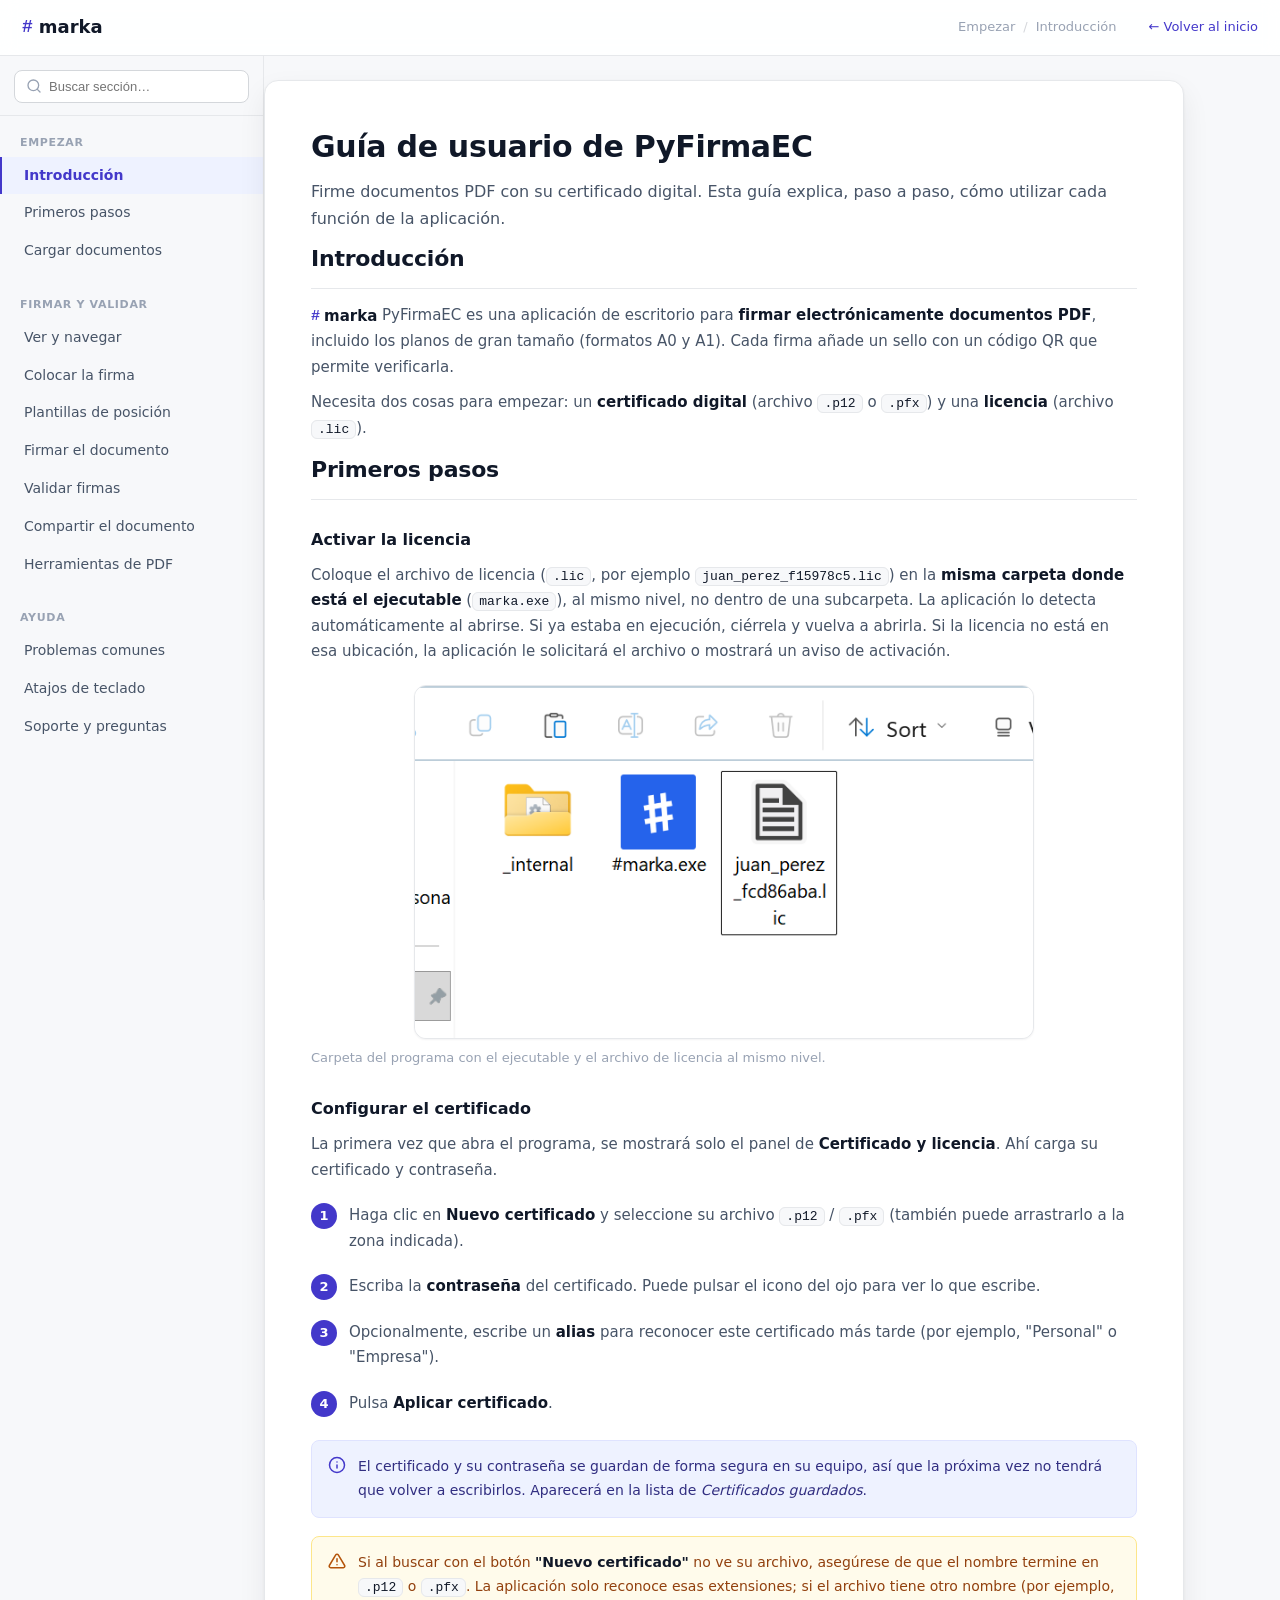
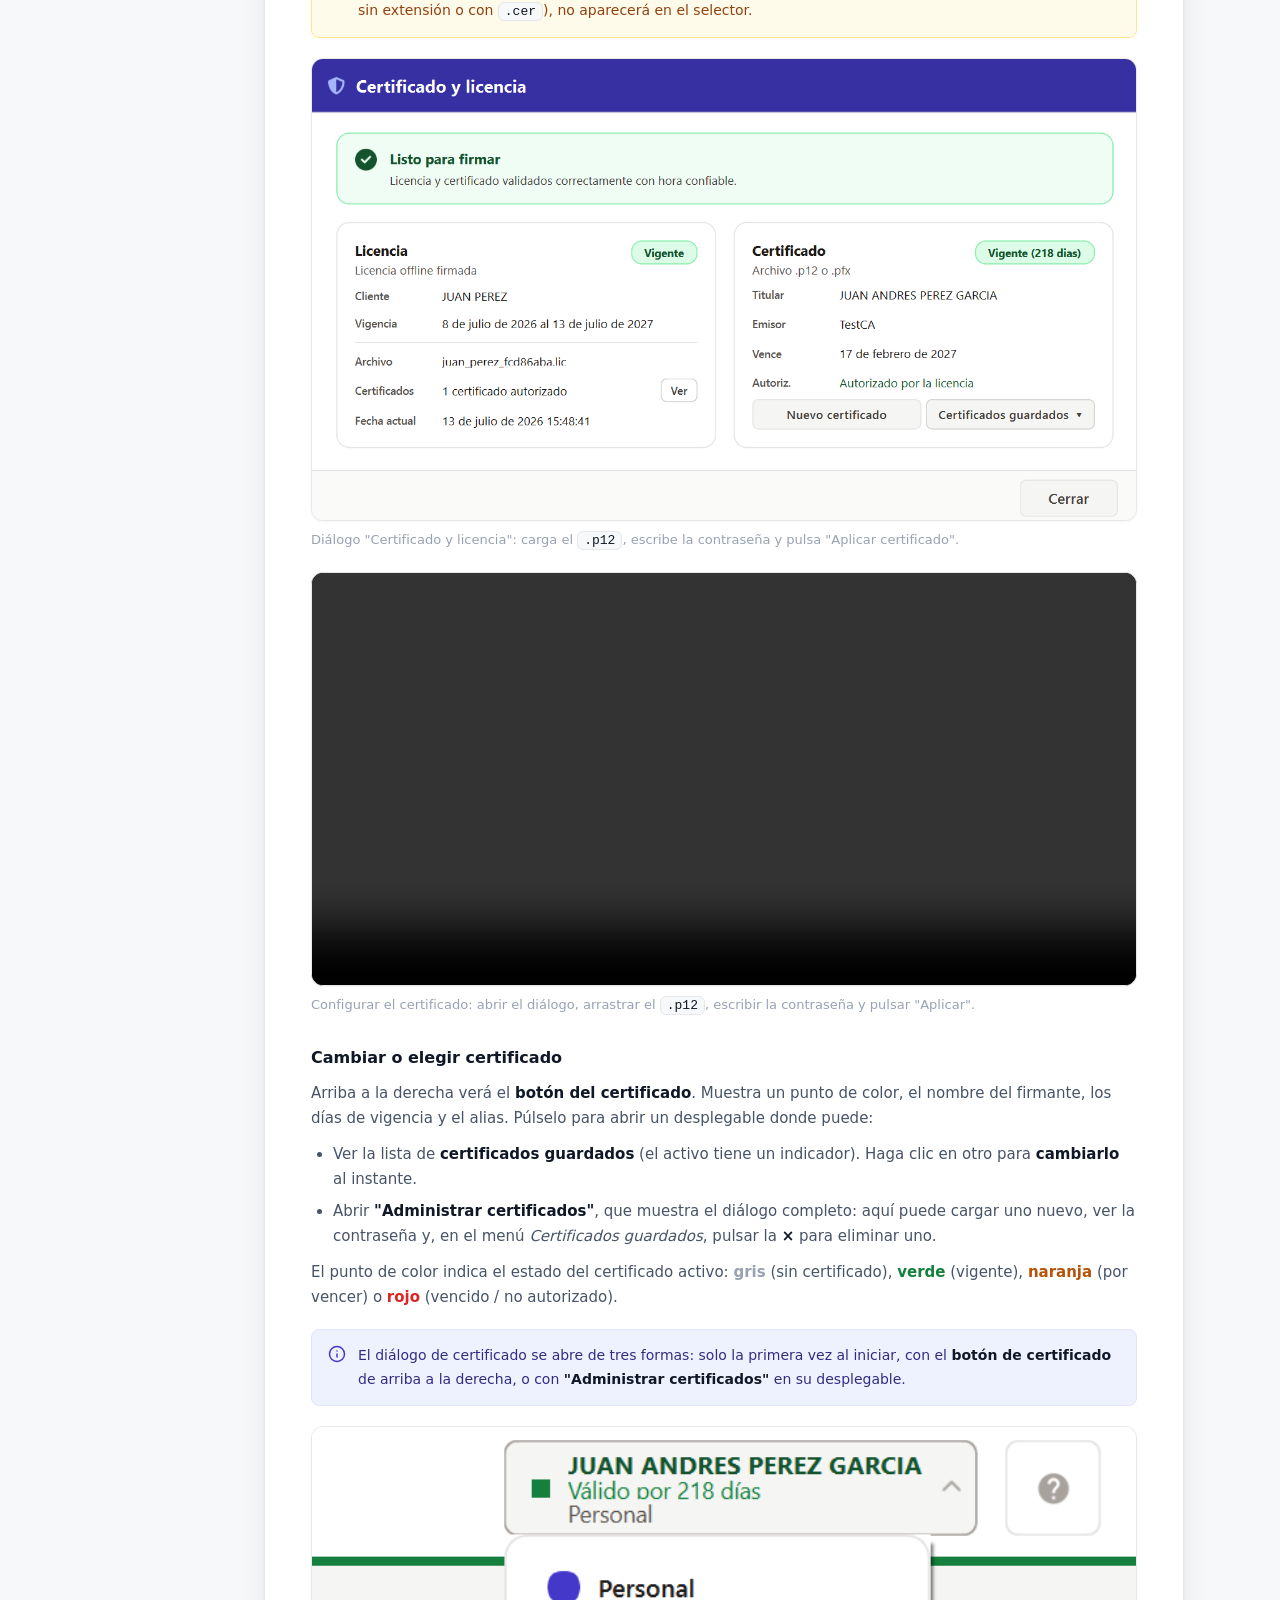
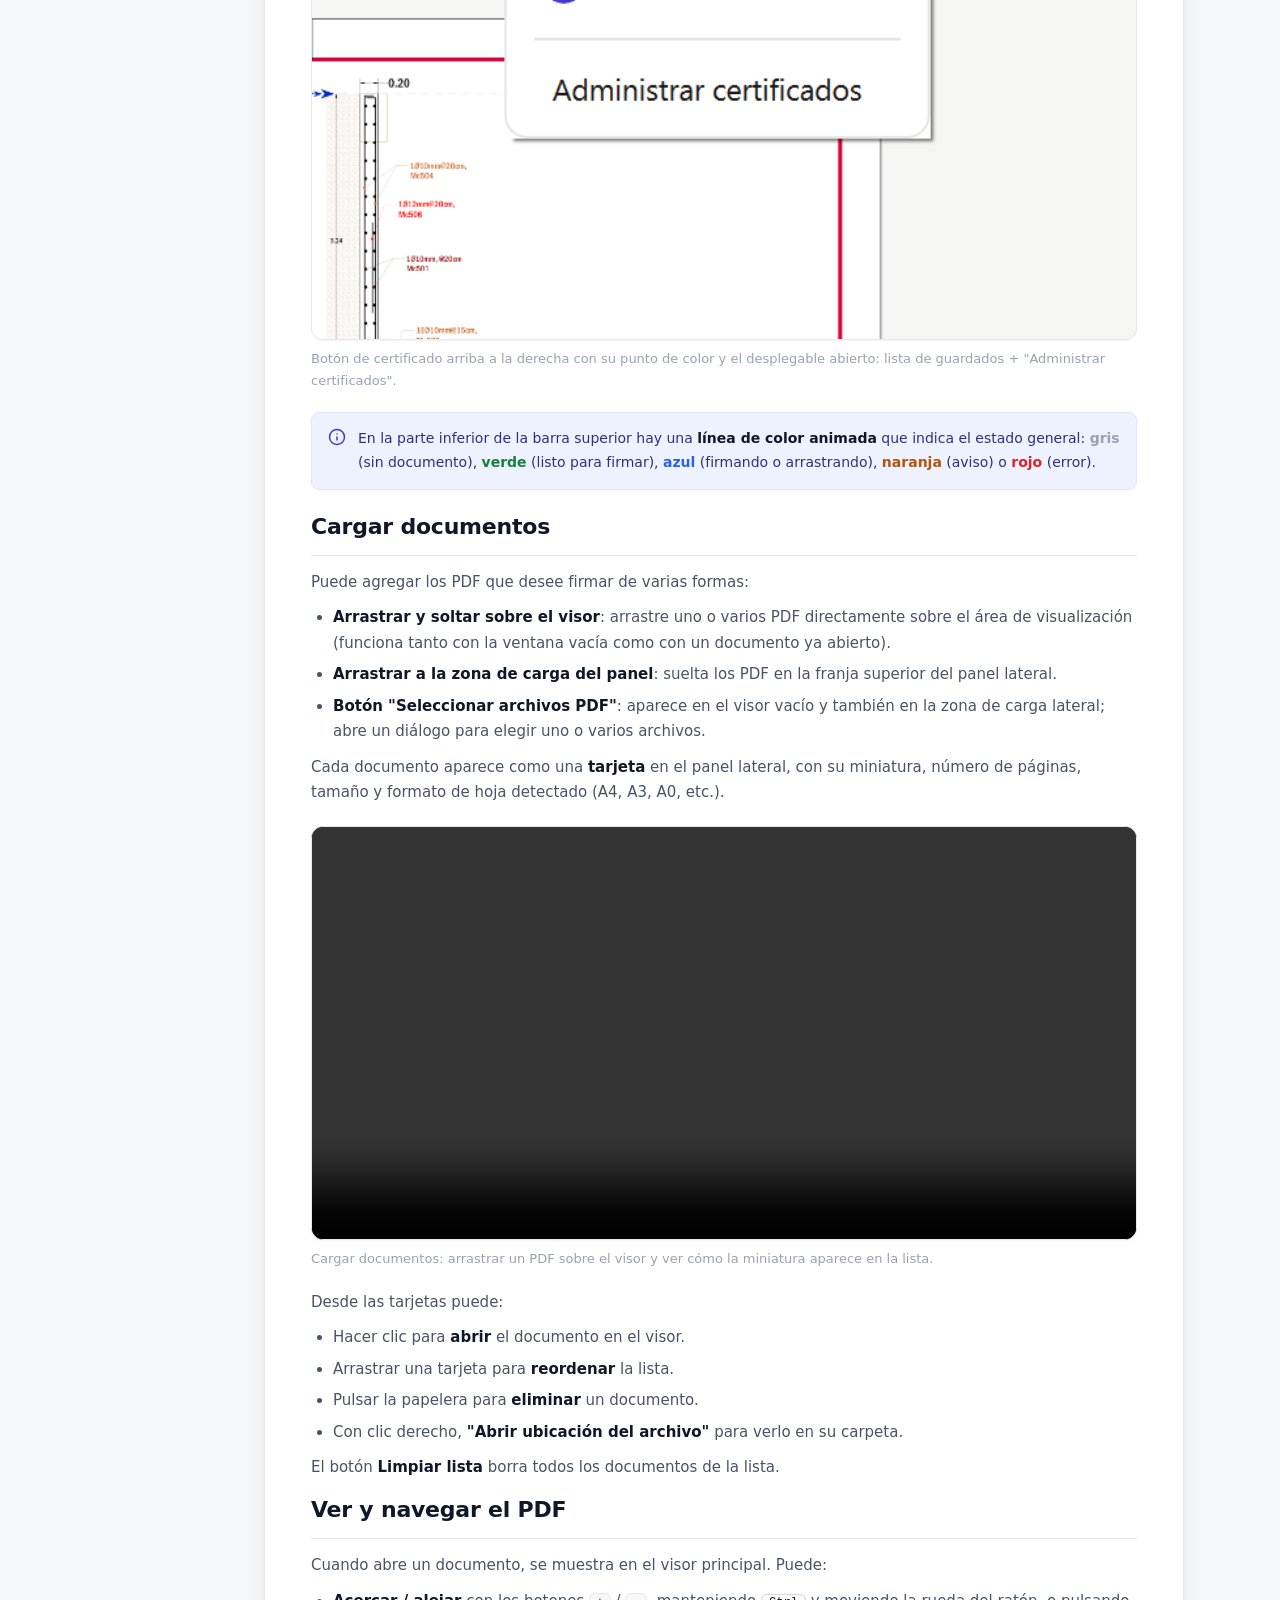
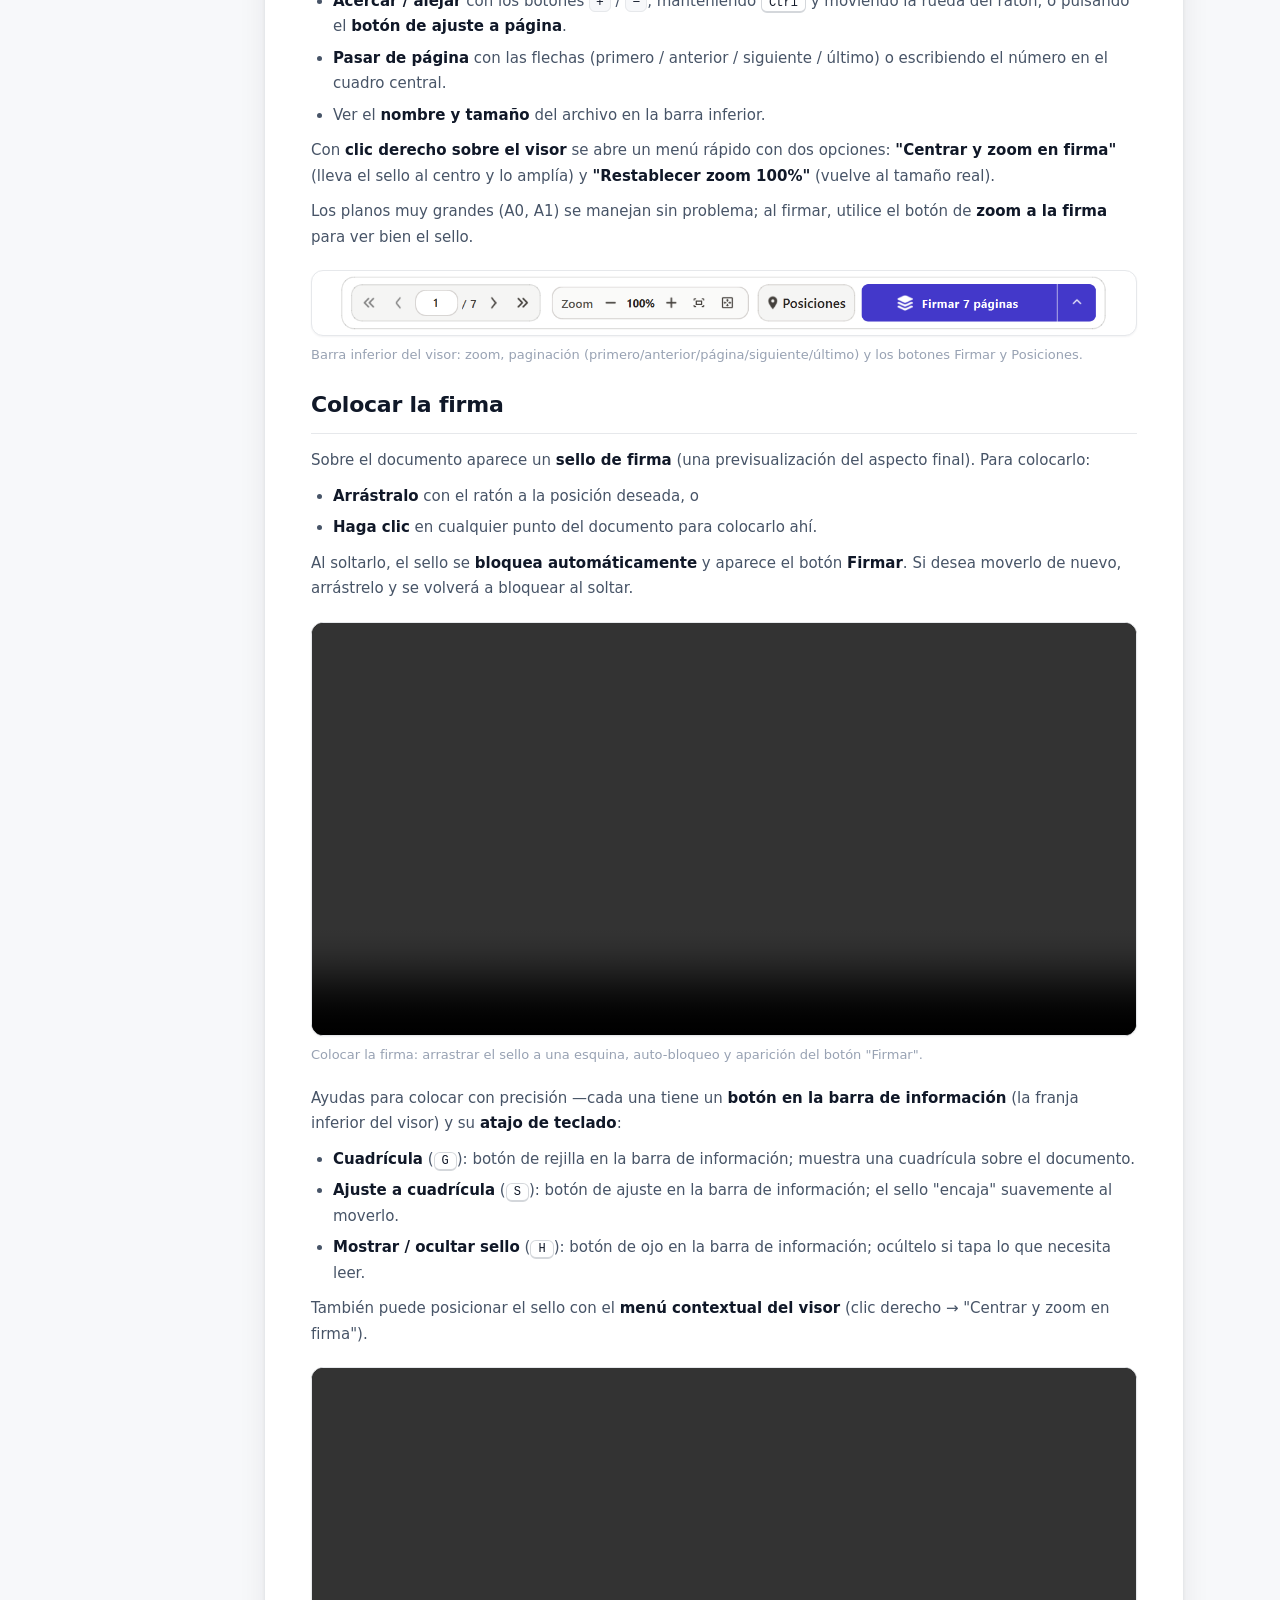
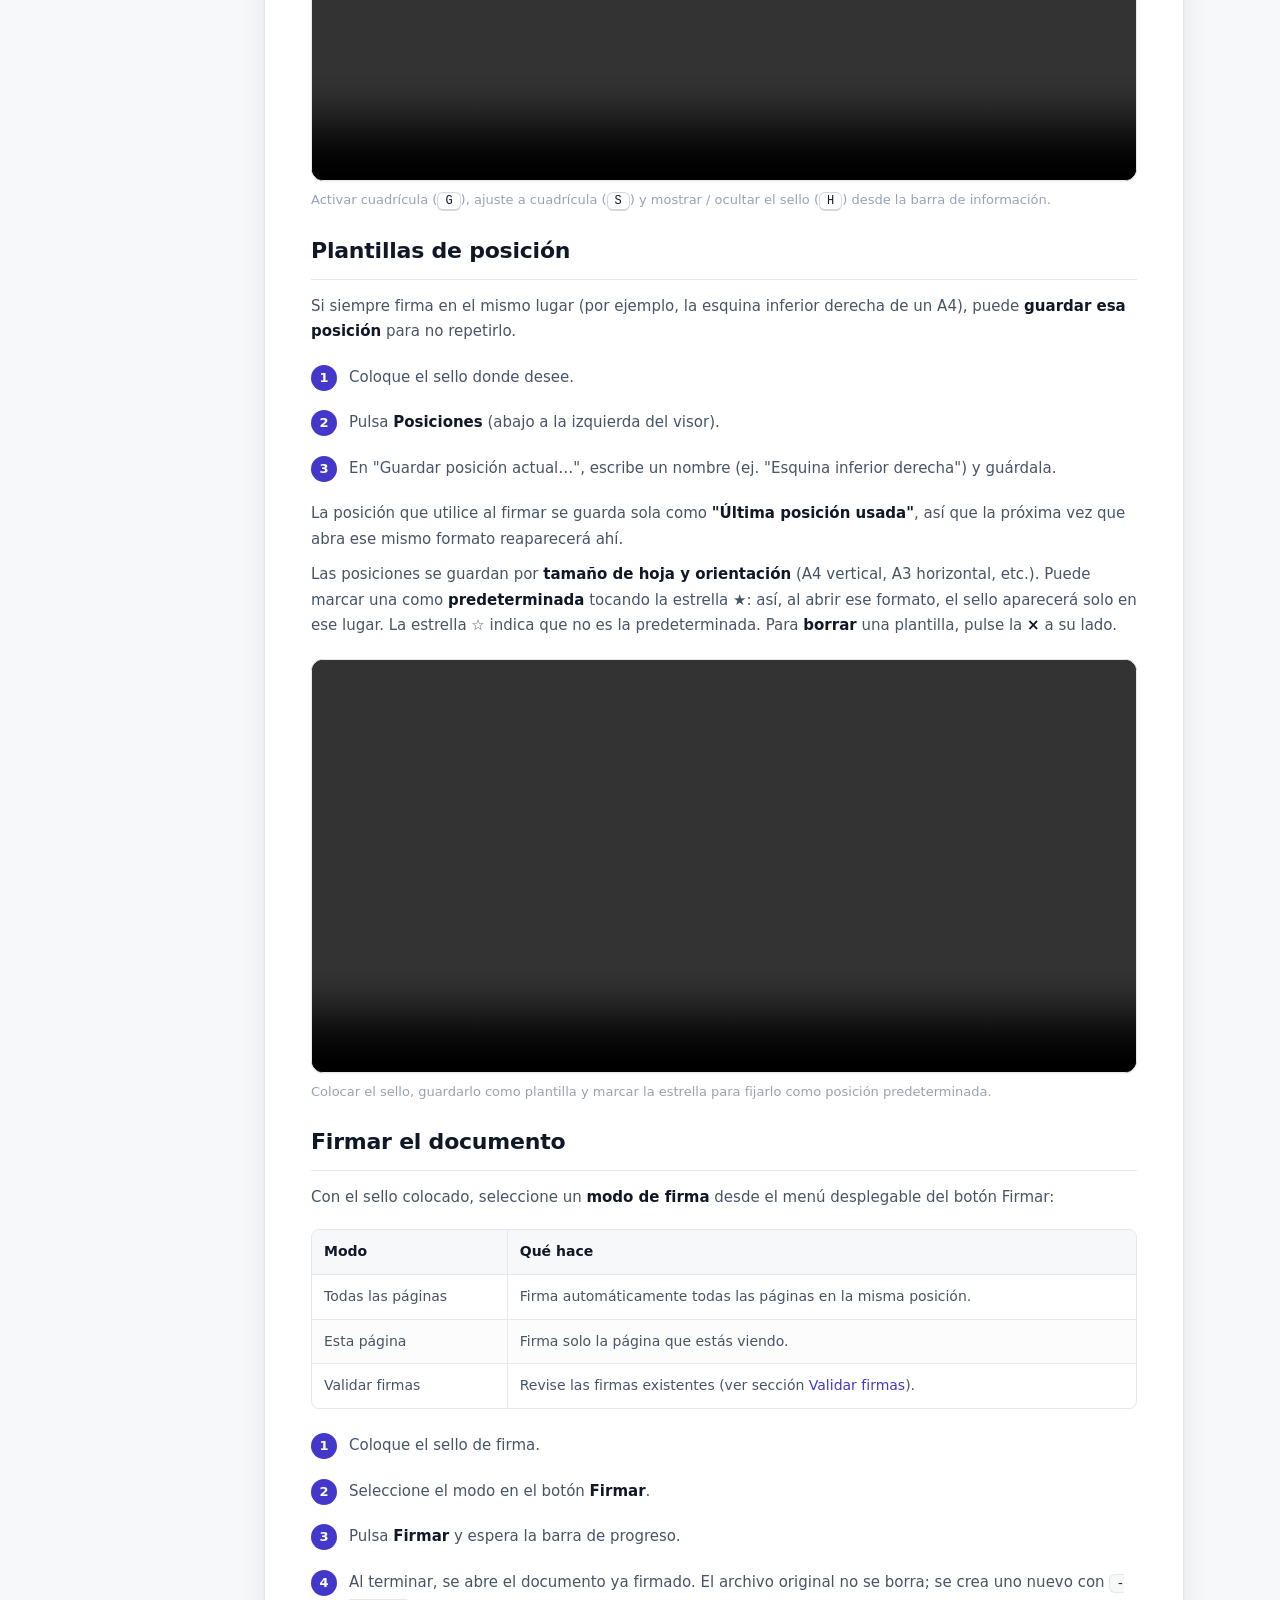
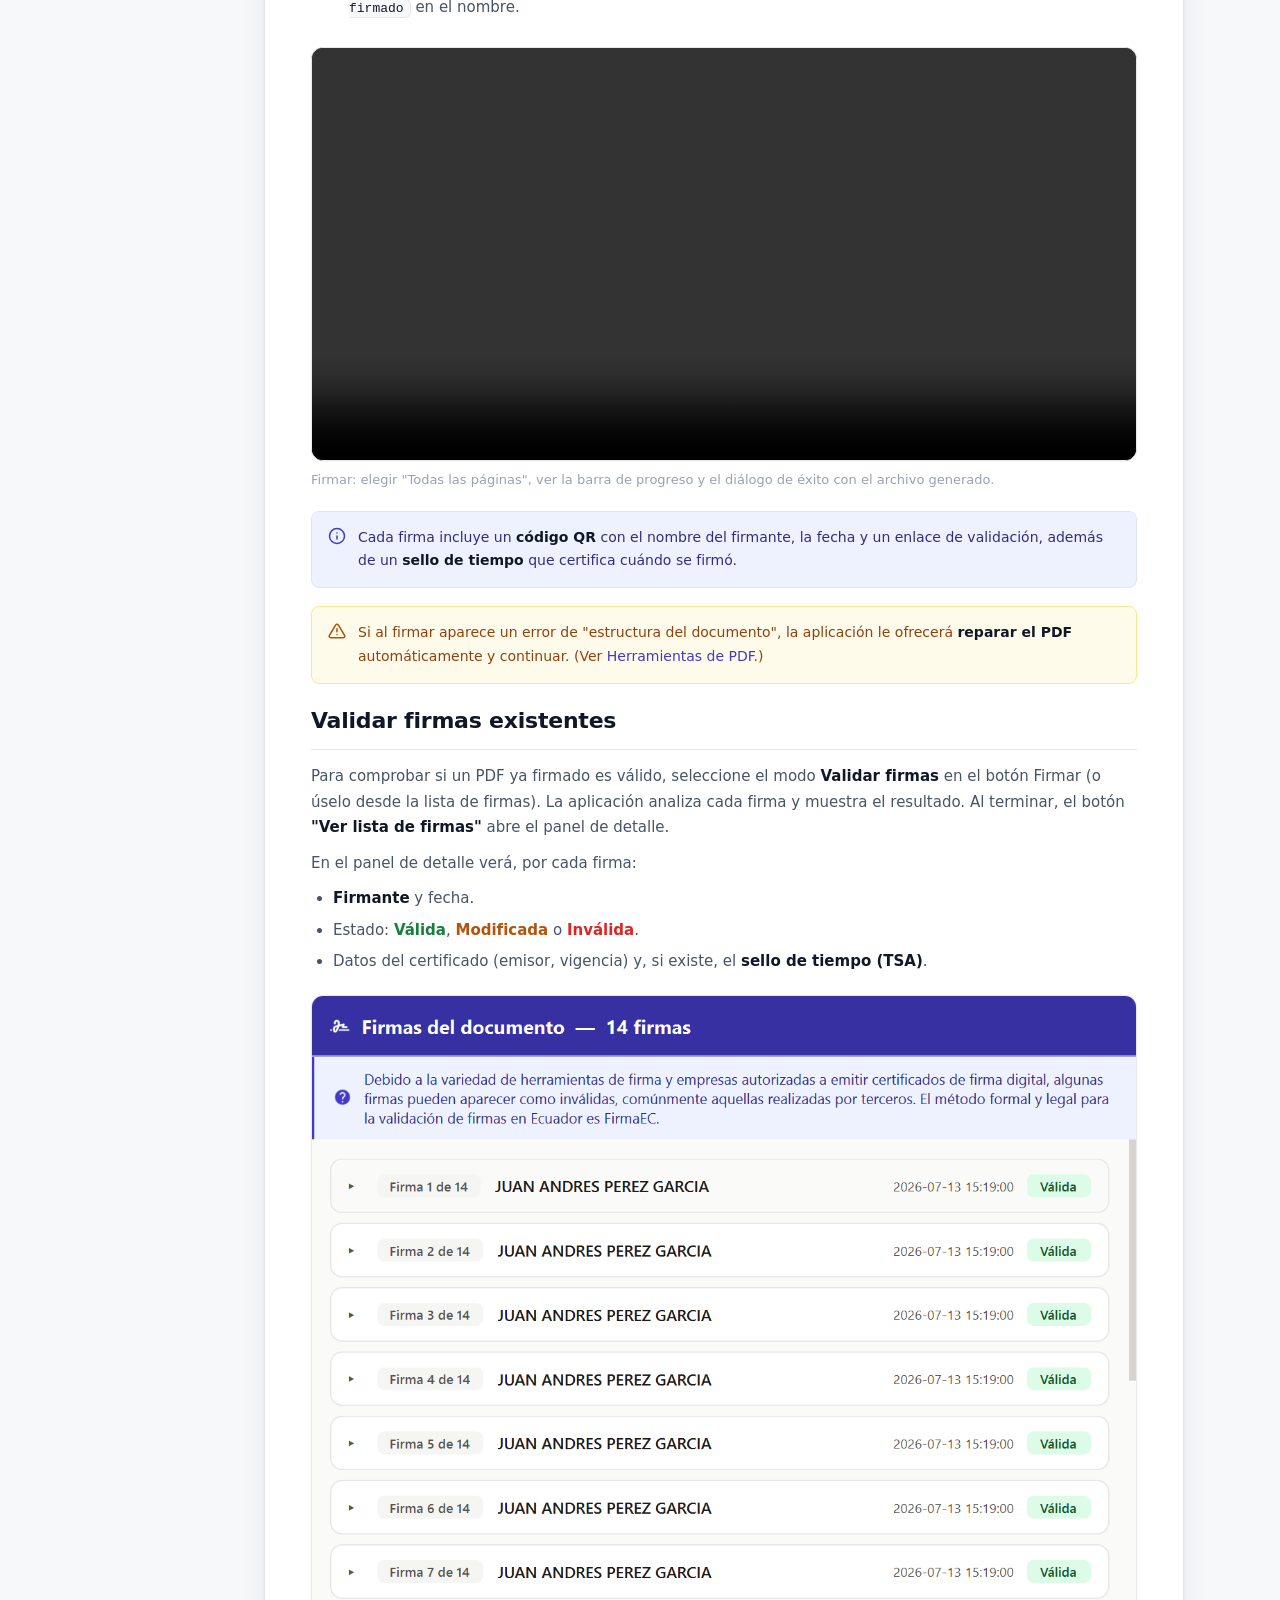
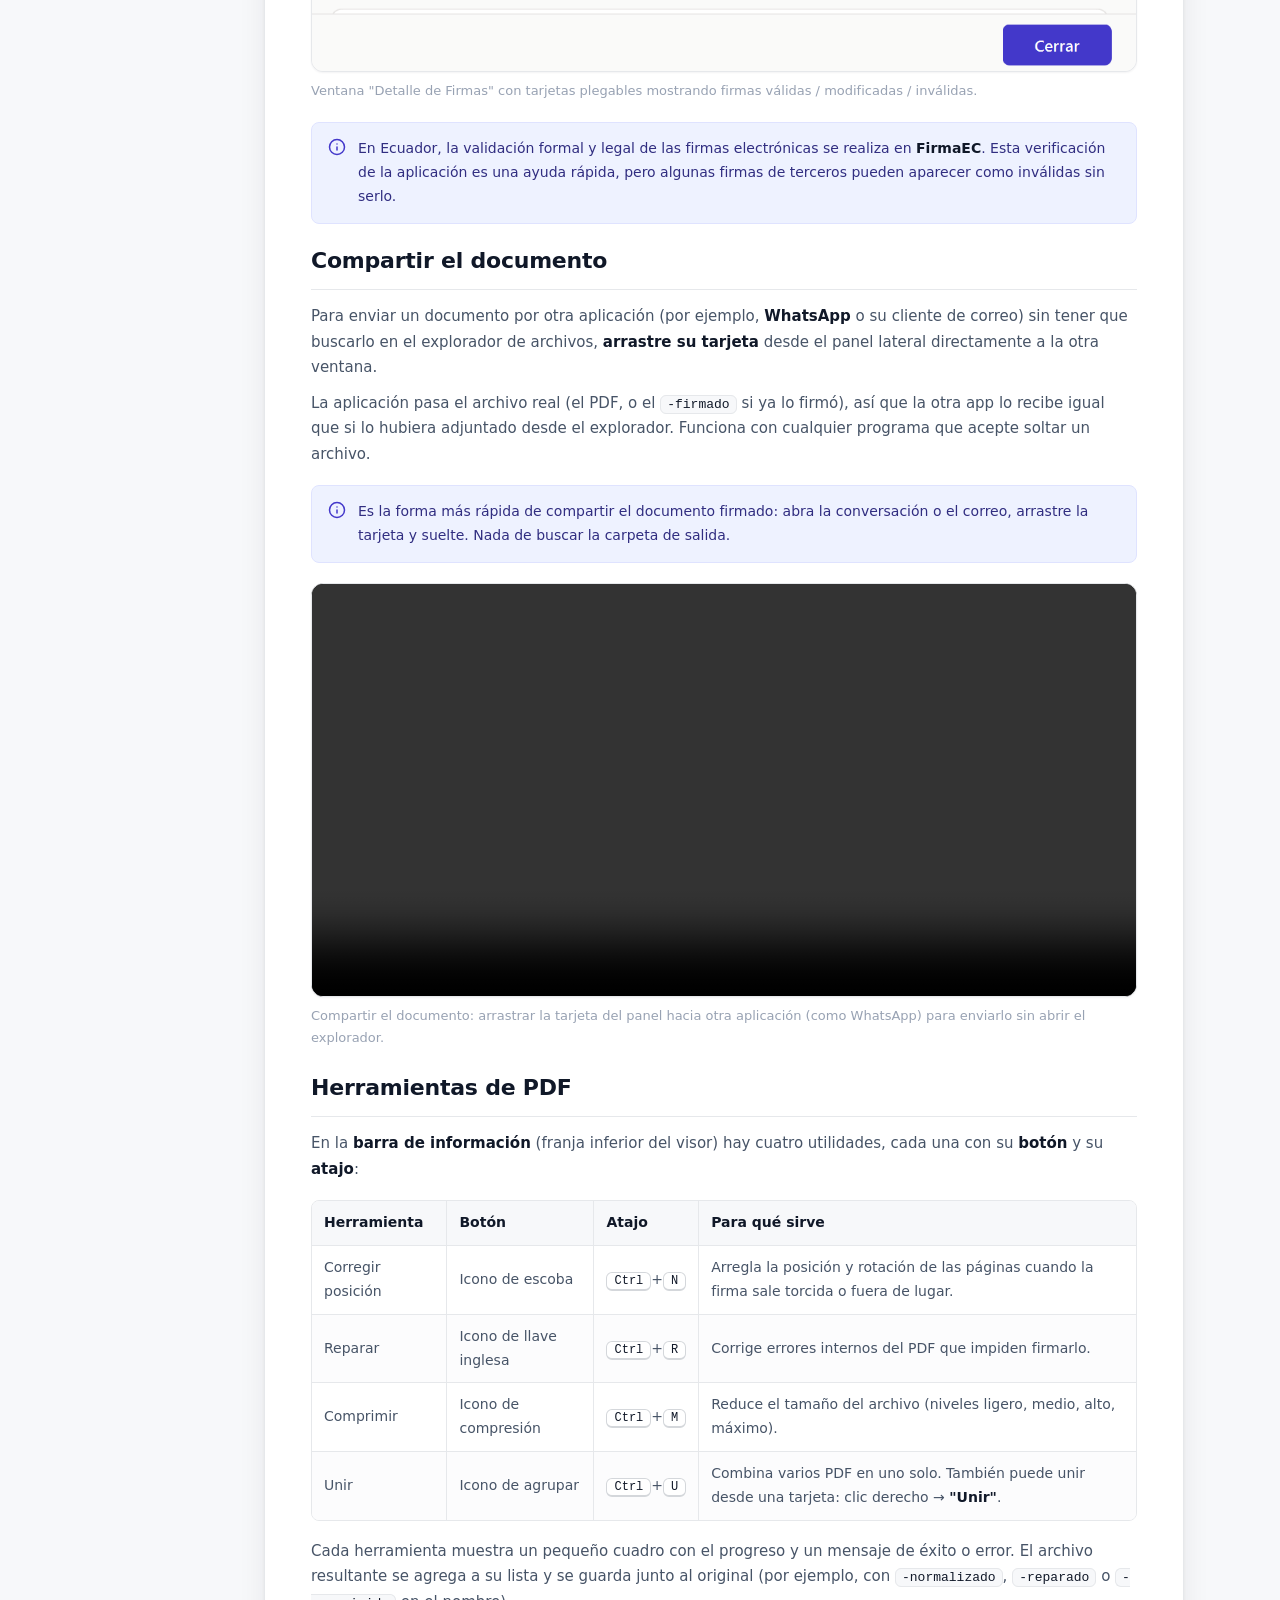
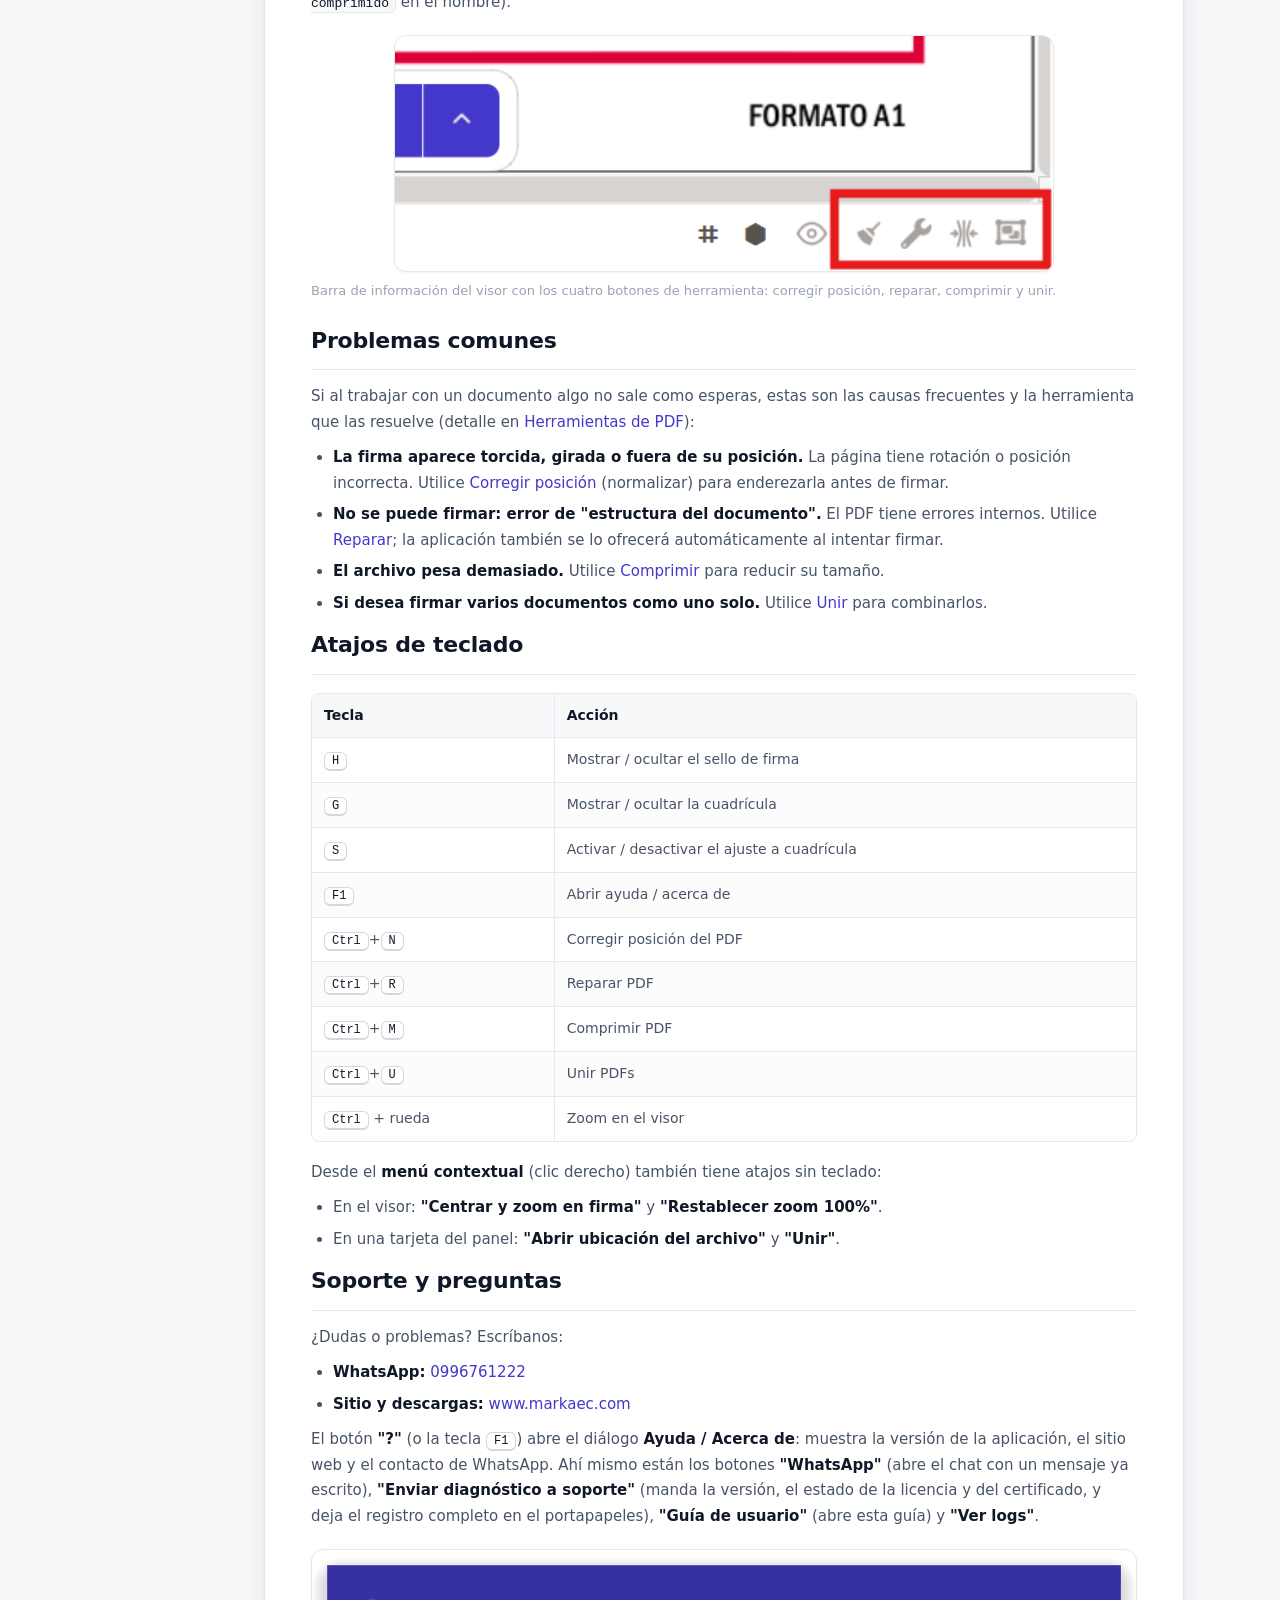
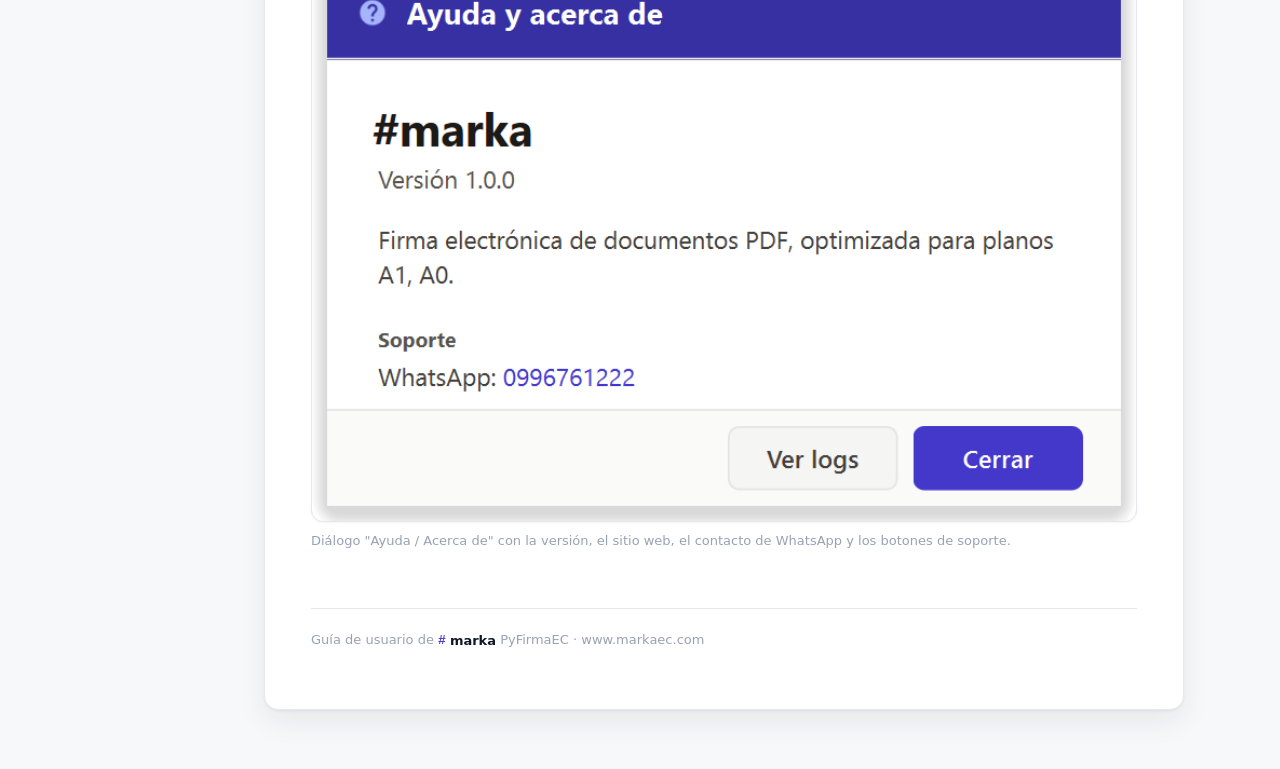
==== commit bc45a789: "Guia: soporte menciona el sitio y el WhatsApp con el enlace bien armado" ====
--- a/guia.html
+++ b/guia.html
@@ -4,6 +4,10 @@
 <meta charset="UTF-8">
 <meta name="viewport" content="width=device-width, initial-scale=1.0">
 <title>Guía de usuario — PyFirmaEC (#marka)</title>
+<link rel="canonical" href="https://www.markaec.com/guia.html">
+<meta property="og:type" content="website">
+<meta property="og:url" content="https://www.markaec.com/guia.html">
+<meta property="og:title" content="Guía de usuario — #marka">
 <style>
   :root{
     --bg:#ffffff; --bg-subtle:#f7f8fa; --bg-subtle-2:#eef0f3;
@@ -508,19 +512,20 @@
 
   <!-- 11 -->
   <h2 id="soporte">Soporte y preguntas</h2>
-  <p>¿Dudas o problemas? Contacta al soporte:</p>
-  <ul>
-    <li><strong>WhatsApp:</strong> <a class="inline" href="https://wa.me/5930996761222">0996761222</a></li>
-  </ul>
-  <p>El botón <strong>"?"</strong> (o la tecla <kbd>F1</kbd>) abre el diálogo <strong>Ayuda / Acerca de</strong>: muestra la versión de la aplicación, una breve descripción y el contacto de WhatsApp. Los botones <strong>"Guía de usuario"</strong> (abre esta guía) y <strong>"Ver logs"</strong> abren, respectivamente, el archivo de la guía y el registro, útiles para enviárnoslos junto con su consulta.</p>
+  <p>¿Dudas o problemas? Escríbanos:</p>
+  <ul>
+    <li><strong>WhatsApp:</strong> <a class="inline" href="https://wa.me/593996761222">0996761222</a></li>
+    <li><strong>Sitio y descargas:</strong> <a class="inline" href="https://www.markaec.com/">www.markaec.com</a></li>
+  </ul>
+  <p>El botón <strong>"?"</strong> (o la tecla <kbd>F1</kbd>) abre el diálogo <strong>Ayuda / Acerca de</strong>: muestra la versión de la aplicación, el sitio web y el contacto de WhatsApp. Ahí mismo están los botones <strong>"WhatsApp"</strong> (abre el chat con un mensaje ya escrito), <strong>"Enviar diagnóstico a soporte"</strong> (manda la versión, el estado de la licencia y del certificado, y deja el registro completo en el portapapeles), <strong>"Guía de usuario"</strong> (abre esta guía) y <strong>"Ver logs"</strong>.</p>
 
   <figure class="figure">
     <img src="guia_assets/about_dialog.png" alt="Diálogo Ayuda / Acerca de" loading="lazy" decoding="async">
-    <figcaption>Diálogo "Ayuda / Acerca de" con la versión, el contacto de WhatsApp y los botones "Guía de usuario" y "Ver logs".</figcaption>
+    <figcaption>Diálogo "Ayuda / Acerca de" con la versión, el sitio web, el contacto de WhatsApp y los botones de soporte.</figcaption>
   </figure>
 
   <div class="footer">
-    Guía de usuario de <span class="brandbar"><span class="hash">#</span>marka</span> PyFirmaEC · Versión 1.0.0
+    Guía de usuario de <span class="brandbar"><span class="hash">#</span>marka</span> PyFirmaEC · www.markaec.com
   </div>
 
 </main>
